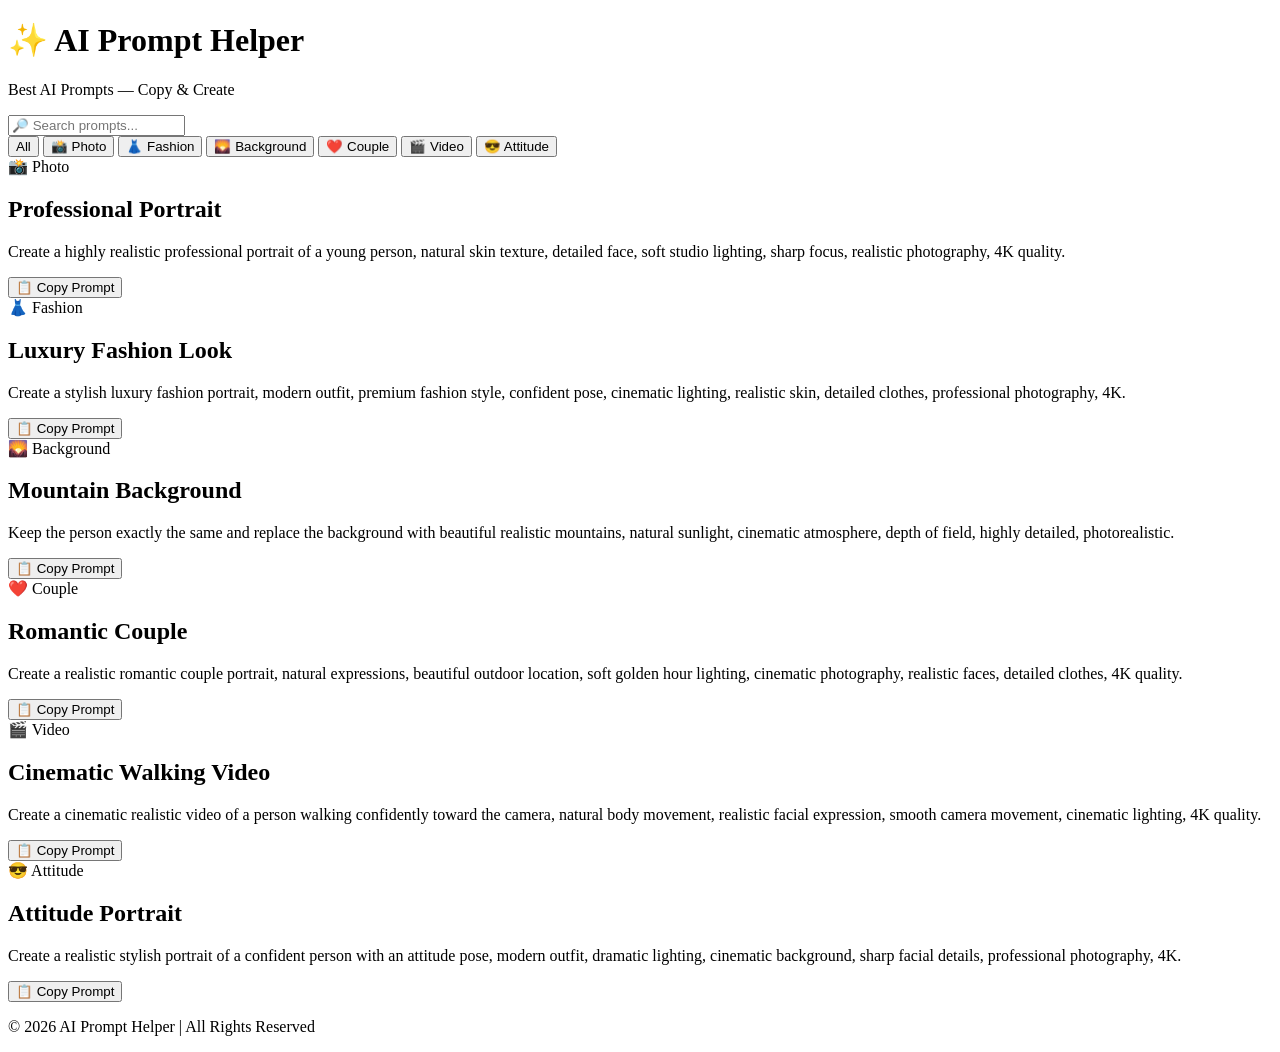
==== index.html @ 049ded70 "Add index.html for AI Prompt Helper application" ====
<!DOCTYPE html>
<html lang="en">
<head>
  <meta charset="UTF-8">
  <meta name="viewport" content="width=device-width, initial-scale=1.0">
  <title>AI Prompt Helper - Best AI Prompts</title>
  <meta name="description" content="Find and copy the best AI photo, fashion, background, couple and video prompts.">
  <link rel="stylesheet" href="style.css">
</head>

<body>

<header>
  <h1>✨ AI Prompt Helper</h1>
  <p>Best AI Prompts — Copy & Create</p>
</header>

<main>

  <div class="search-box">
    <input type="text" id="searchInput" placeholder="🔎 Search prompts...">
  </div>

  <div class="categories">
    <button onclick="filterPrompts('All')">All</button>
    <button onclick="filterPrompts('Photo')">📸 Photo</button>
    <button onclick="filterPrompts('Fashion')">👗 Fashion</button>
    <button onclick="filterPrompts('Background')">🌄 Background</button>
    <button onclick="filterPrompts('Couple')">❤️ Couple</button>
    <button onclick="filterPrompts('Video')">🎬 Video</button>
    <button onclick="filterPrompts('Attitude')">😎 Attitude</button>
  </div>

  <section id="promptContainer">

    <div class="prompt-card" data-category="Photo">
      <span>📸 Photo</span>
      <h2>Professional Portrait</h2>
      <p class="prompt">
        Create a highly realistic professional portrait of a young person, natural skin texture, detailed face, soft studio lighting, sharp focus, realistic photography, 4K quality.
      </p>
      <button onclick="copyPrompt(this)">📋 Copy Prompt</button>
    </div>

    <div class="prompt-card" data-category="Fashion">
      <span>👗 Fashion</span>
      <h2>Luxury Fashion Look</h2>
      <p class="prompt">
        Create a stylish luxury fashion portrait, modern outfit, premium fashion style, confident pose, cinematic lighting, realistic skin, detailed clothes, professional photography, 4K.
      </p>
      <button onclick="copyPrompt(this)">📋 Copy Prompt</button>
    </div>

    <div class="prompt-card" data-category="Background">
      <span>🌄 Background</span>
      <h2>Mountain Background</h2>
      <p class="prompt">
        Keep the person exactly the same and replace the background with beautiful realistic mountains, natural sunlight, cinematic atmosphere, depth of field, highly detailed, photorealistic.
      </p>
      <button onclick="copyPrompt(this)">📋 Copy Prompt</button>
    </div>

    <div class="prompt-card" data-category="Couple">
      <span>❤️ Couple</span>
      <h2>Romantic Couple</h2>
      <p class="prompt">
        Create a realistic romantic couple portrait, natural expressions, beautiful outdoor location, soft golden hour lighting, cinematic photography, realistic faces, detailed clothes, 4K quality.
      </p>
      <button onclick="copyPrompt(this)">📋 Copy Prompt</button>
    </div>

    <div class="prompt-card" data-category="Video">
      <span>🎬 Video</span>
      <h2>Cinematic Walking Video</h2>
      <p class="prompt">
        Create a cinematic realistic video of a person walking confidently toward the camera, natural body movement, realistic facial expression, smooth camera movement, cinematic lighting, 4K quality.
      </p>
      <button onclick="copyPrompt(this)">📋 Copy Prompt</button>
    </div>

    <div class="prompt-card" data-category="Attitude">
      <span>😎 Attitude</span>
      <h2>Attitude Portrait</h2>
      <p class="prompt">
        Create a realistic stylish portrait of a confident person with an attitude pose, modern outfit, dramatic lighting, cinematic background, sharp facial details, professional photography, 4K.
      </p>
      <button onclick="copyPrompt(this)">📋 Copy Prompt</button>
    </div>

  </section>

</main>

<footer>
  <p>© 2026 AI Prompt Helper | All Rights Reserved</p>
</footer>

<script src="app.js"></script>

</body>
</html>
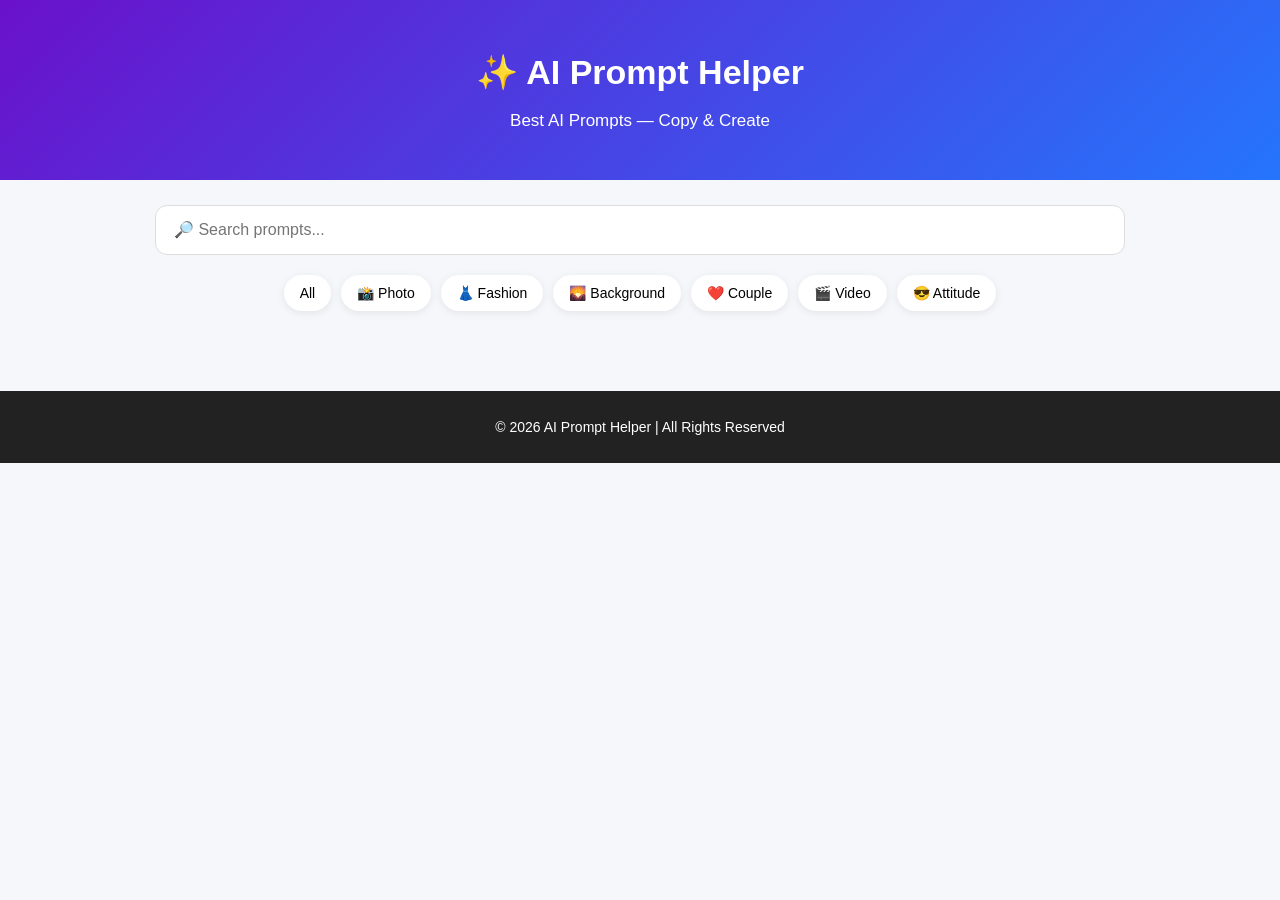
==== commit 28a6402f: "Remove prompt cards from index.html Removed multiple prompt cards from the prompt container section " ====
--- a/index.html
+++ b/index.html
@@ -31,63 +31,7 @@
     <button onclick="filterPrompts('Attitude')">😎 Attitude</button>
   </div>
 
-  <section id="promptContainer">
-
-    <div class="prompt-card" data-category="Photo">
-      <span>📸 Photo</span>
-      <h2>Professional Portrait</h2>
-      <p class="prompt">
-        Create a highly realistic professional portrait of a young person, natural skin texture, detailed face, soft studio lighting, sharp focus, realistic photography, 4K quality.
-      </p>
-      <button onclick="copyPrompt(this)">📋 Copy Prompt</button>
-    </div>
-
-    <div class="prompt-card" data-category="Fashion">
-      <span>👗 Fashion</span>
-      <h2>Luxury Fashion Look</h2>
-      <p class="prompt">
-        Create a stylish luxury fashion portrait, modern outfit, premium fashion style, confident pose, cinematic lighting, realistic skin, detailed clothes, professional photography, 4K.
-      </p>
-      <button onclick="copyPrompt(this)">📋 Copy Prompt</button>
-    </div>
-
-    <div class="prompt-card" data-category="Background">
-      <span>🌄 Background</span>
-      <h2>Mountain Background</h2>
-      <p class="prompt">
-        Keep the person exactly the same and replace the background with beautiful realistic mountains, natural sunlight, cinematic atmosphere, depth of field, highly detailed, photorealistic.
-      </p>
-      <button onclick="copyPrompt(this)">📋 Copy Prompt</button>
-    </div>
-
-    <div class="prompt-card" data-category="Couple">
-      <span>❤️ Couple</span>
-      <h2>Romantic Couple</h2>
-      <p class="prompt">
-        Create a realistic romantic couple portrait, natural expressions, beautiful outdoor location, soft golden hour lighting, cinematic photography, realistic faces, detailed clothes, 4K quality.
-      </p>
-      <button onclick="copyPrompt(this)">📋 Copy Prompt</button>
-    </div>
-
-    <div class="prompt-card" data-category="Video">
-      <span>🎬 Video</span>
-      <h2>Cinematic Walking Video</h2>
-      <p class="prompt">
-        Create a cinematic realistic video of a person walking confidently toward the camera, natural body movement, realistic facial expression, smooth camera movement, cinematic lighting, 4K quality.
-      </p>
-      <button onclick="copyPrompt(this)">📋 Copy Prompt</button>
-    </div>
-
-    <div class="prompt-card" data-category="Attitude">
-      <span>😎 Attitude</span>
-      <h2>Attitude Portrait</h2>
-      <p class="prompt">
-        Create a realistic stylish portrait of a confident person with an attitude pose, modern outfit, dramatic lighting, cinematic background, sharp facial details, professional photography, 4K.
-      </p>
-      <button onclick="copyPrompt(this)">📋 Copy Prompt</button>
-    </div>
-
-  </section>
+  <section id="promptContainer"></section>
 
 </main>
 
--- a/style.css
+++ b/style.css
@@ -0,0 +1,146 @@
+* {
+  box-sizing: border-box;
+  margin: 0;
+  padding: 0;
+}
+
+body {
+  font-family: Arial, sans-serif;
+  background: #f5f7fb;
+  color: #222;
+  line-height: 1.6;
+}
+
+header {
+  background: linear-gradient(135deg, #6a11cb, #2575fc);
+  color: white;
+  text-align: center;
+  padding: 45px 20px;
+}
+
+header h1 {
+  font-size: 34px;
+  margin-bottom: 8px;
+}
+
+header p {
+  font-size: 17px;
+}
+
+main {
+  max-width: 1000px;
+  margin: auto;
+  padding: 25px 15px;
+}
+
+.search-box {
+  margin-bottom: 20px;
+}
+
+.search-box input {
+  width: 100%;
+  padding: 15px 18px;
+  border: 1px solid #ddd;
+  border-radius: 12px;
+  font-size: 16px;
+  outline: none;
+}
+
+.search-box input:focus {
+  border-color: #6a11cb;
+}
+
+.categories {
+  display: flex;
+  flex-wrap: wrap;
+  gap: 10px;
+  margin-bottom: 25px;
+  justify-content: center;
+}
+
+.categories button {
+  border: none;
+  background: white;
+  padding: 10px 16px;
+  border-radius: 20px;
+  cursor: pointer;
+  font-size: 14px;
+  box-shadow: 0 2px 8px rgba(0,0,0,0.08);
+}
+
+.categories button:hover {
+  background: #6a11cb;
+  color: white;
+}
+
+#promptContainer {
+  display: grid;
+  grid-template-columns: repeat(2, 1fr);
+  gap: 20px;
+}
+
+.prompt-card {
+  background: white;
+  padding: 22px;
+  border-radius: 16px;
+  box-shadow: 0 4px 15px rgba(0,0,0,0.08);
+}
+
+.prompt-card span {
+  display: inline-block;
+  background: #f0eaff;
+  color: #6a11cb;
+  padding: 5px 10px;
+  border-radius: 15px;
+  font-size: 13px;
+  margin-bottom: 10px;
+}
+
+.prompt-card h2 {
+  font-size: 21px;
+  margin-bottom: 10px;
+}
+
+.prompt {
+  color: #555;
+  font-size: 15px;
+  margin-bottom: 16px;
+}
+
+.prompt-card button {
+  border: none;
+  background: #6a11cb;
+  color: white;
+  padding: 11px 18px;
+  border-radius: 9px;
+  cursor: pointer;
+  font-size: 14px;
+}
+
+.prompt-card button:hover {
+  background: #4d0b9d;
+}
+
+footer {
+  text-align: center;
+  padding: 25px 15px;
+  margin-top: 30px;
+  background: #222;
+  color: white;
+  font-size: 14px;
+}
+
+@media (max-width: 700px) {
+  header h1 {
+    font-size: 27px;
+  }
+
+  #promptContainer {
+    grid-template-columns: 1fr;
+  }
+
+  .categories button {
+    font-size: 13px;
+    padding: 9px 13px;
+  }
+}
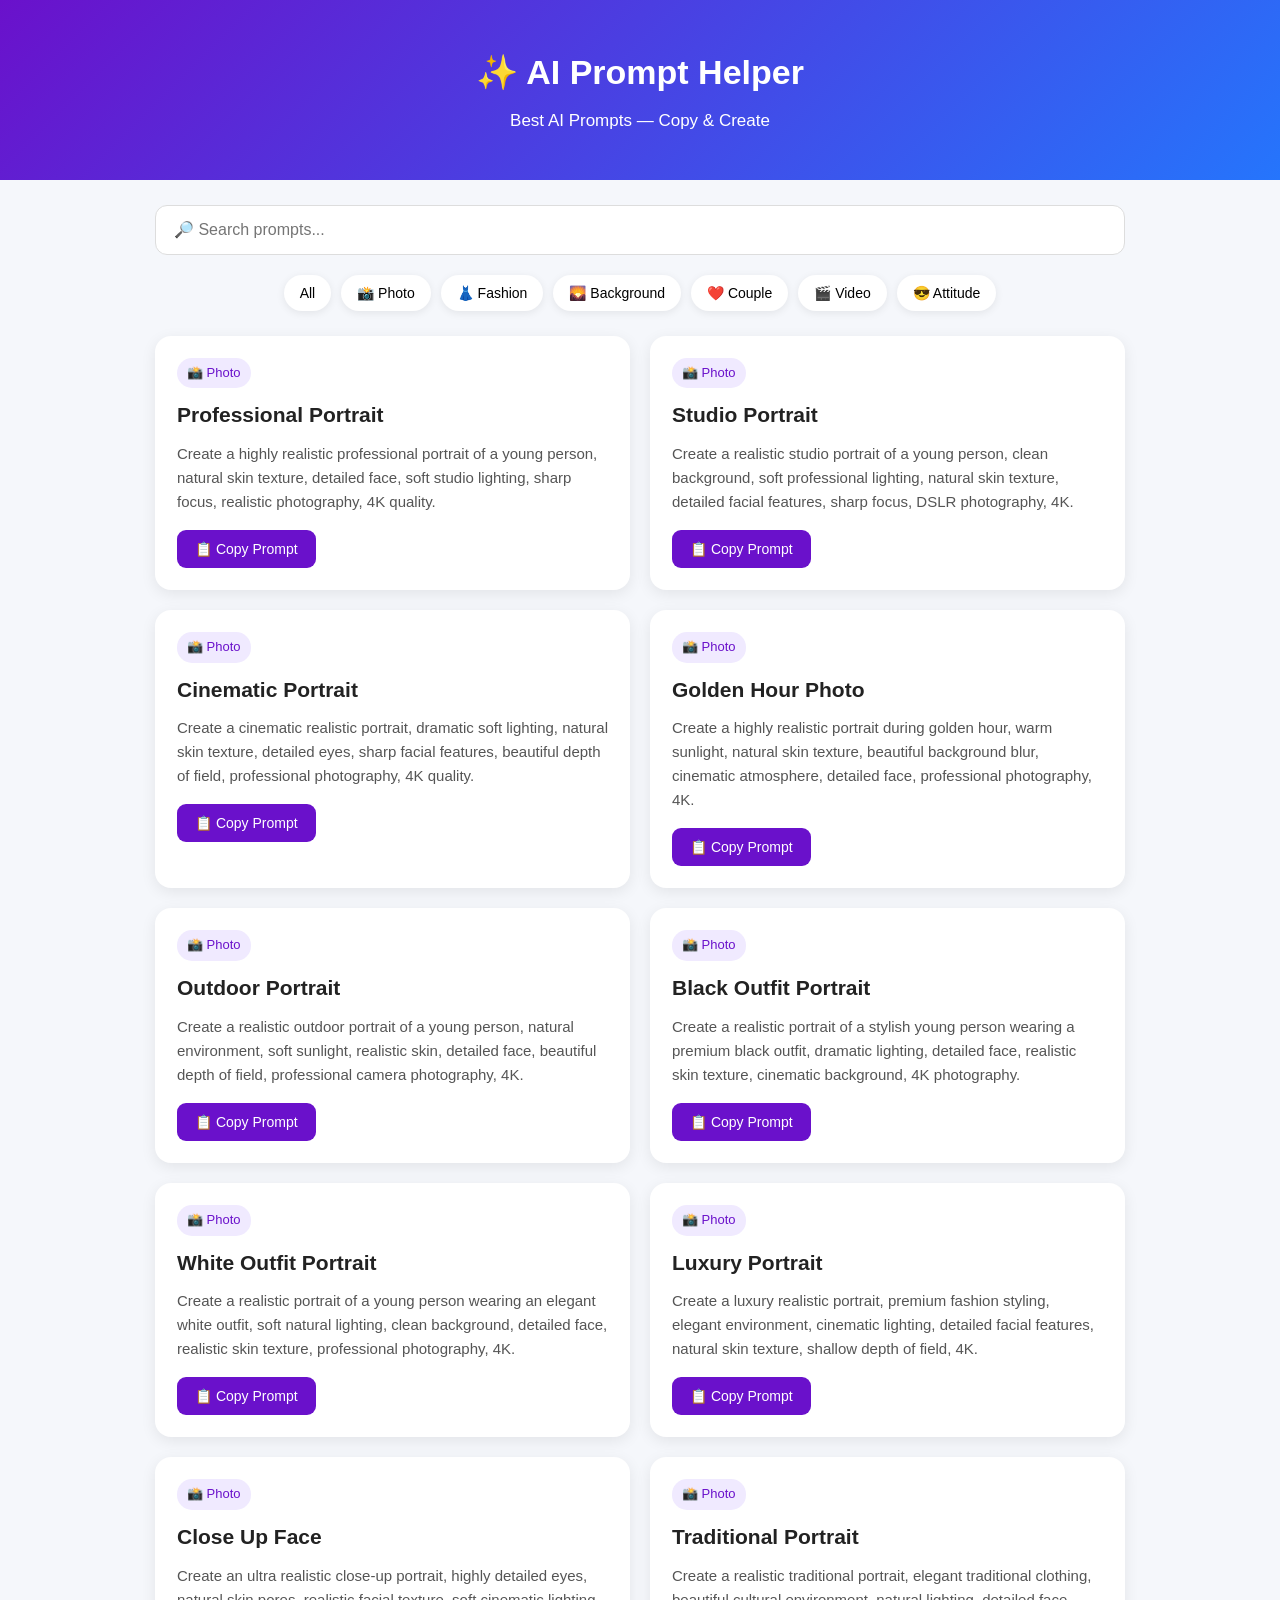
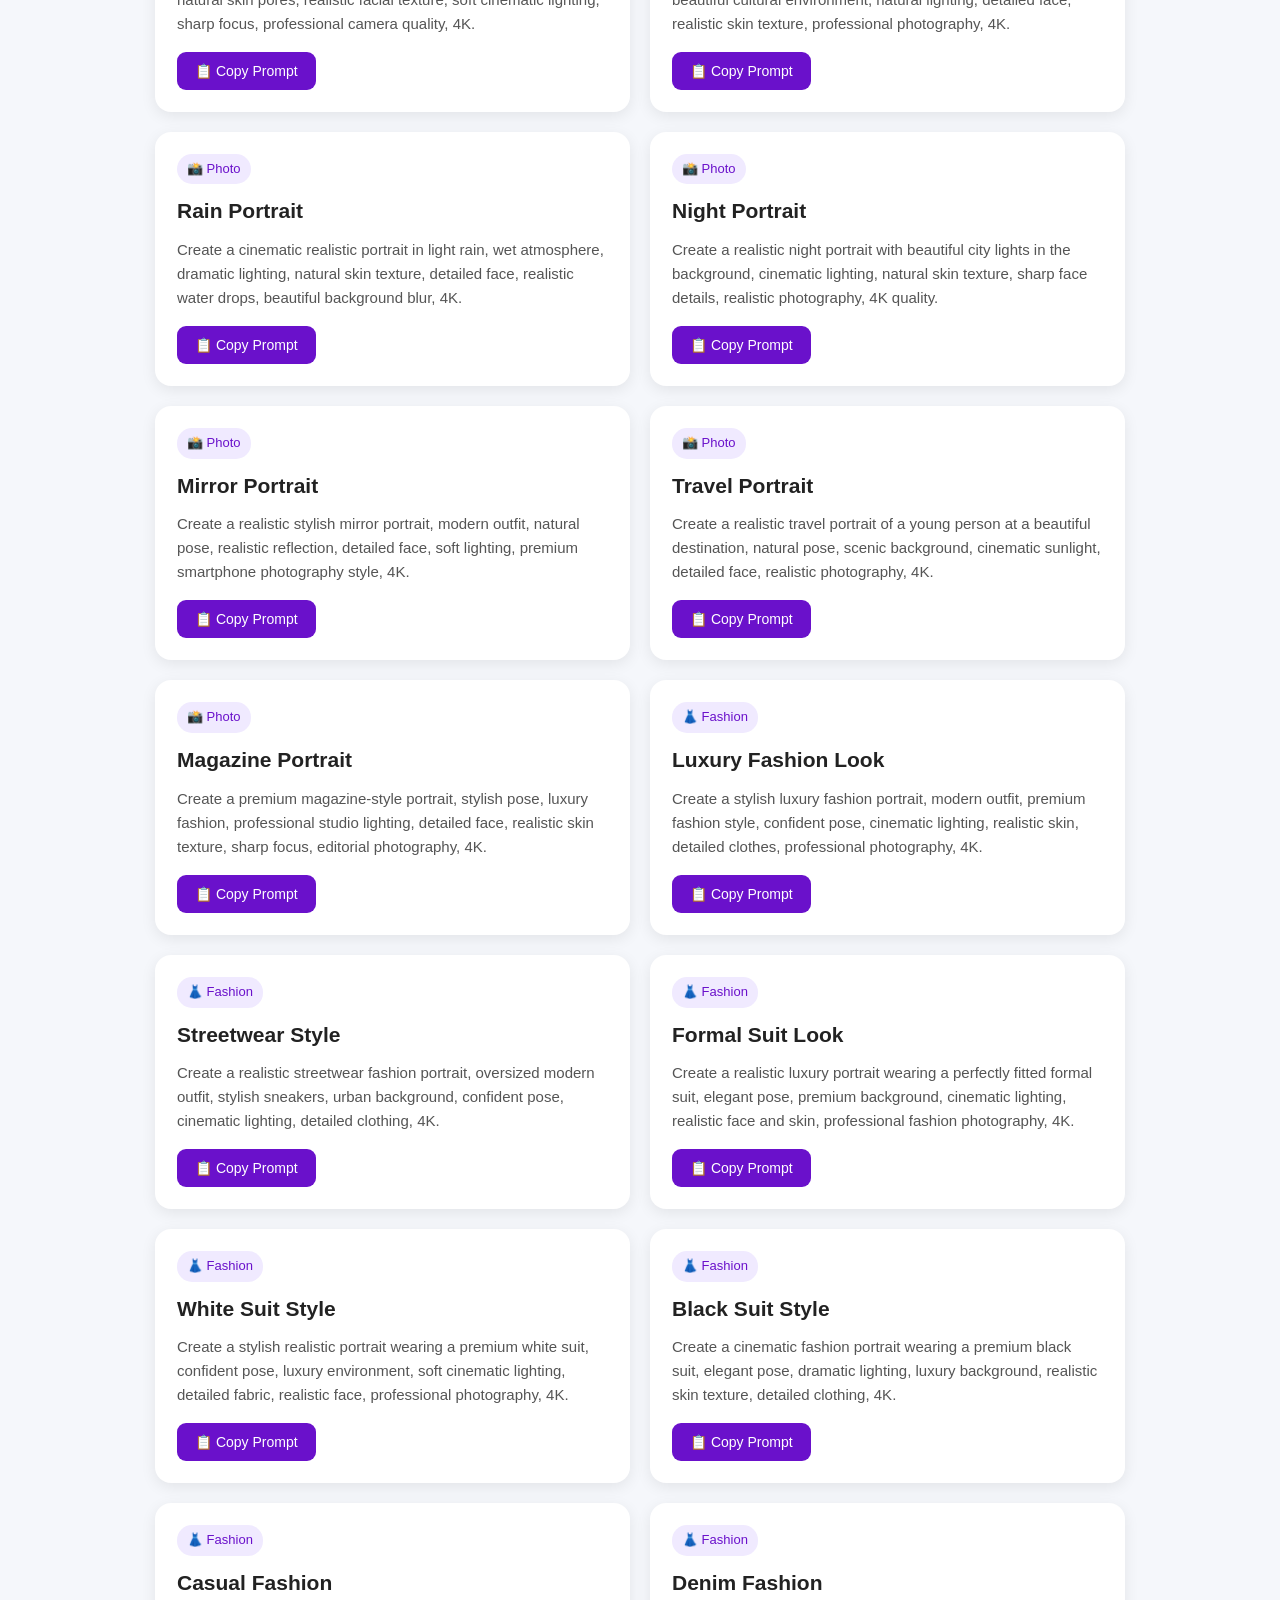
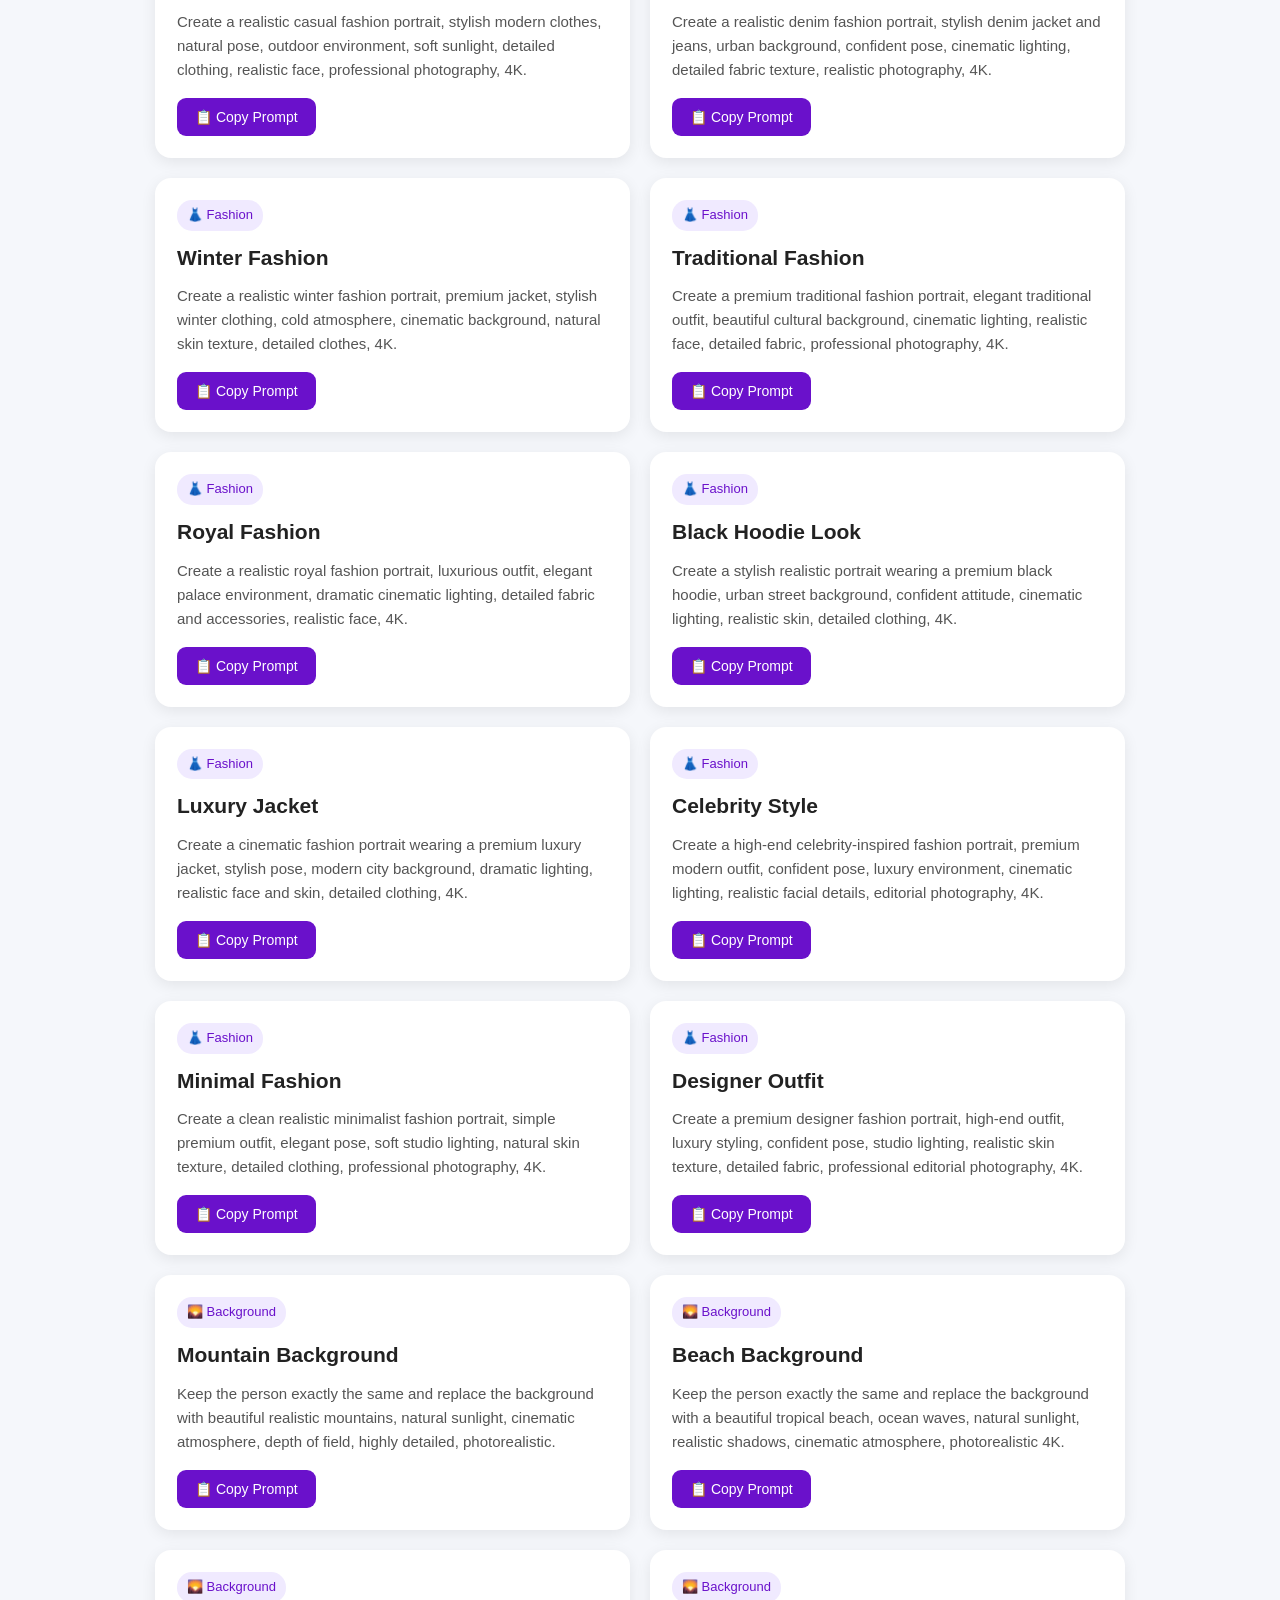
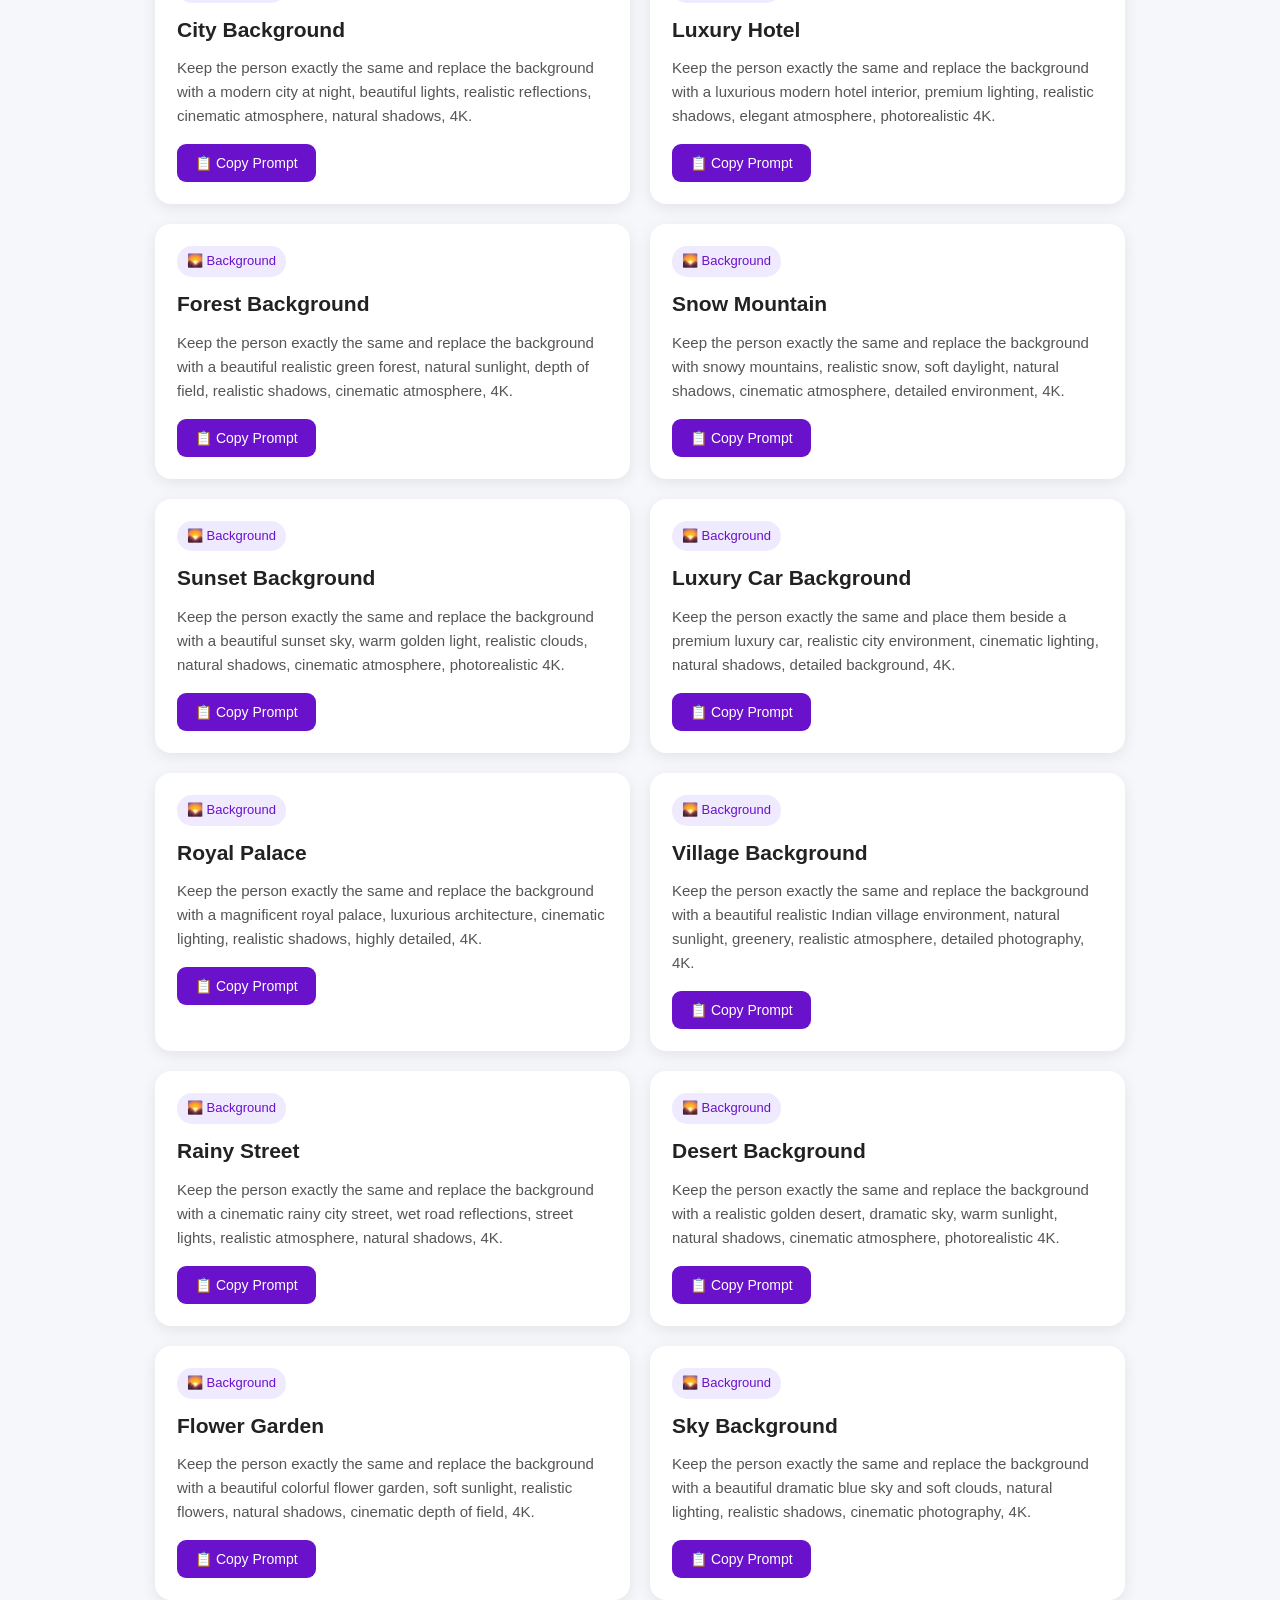
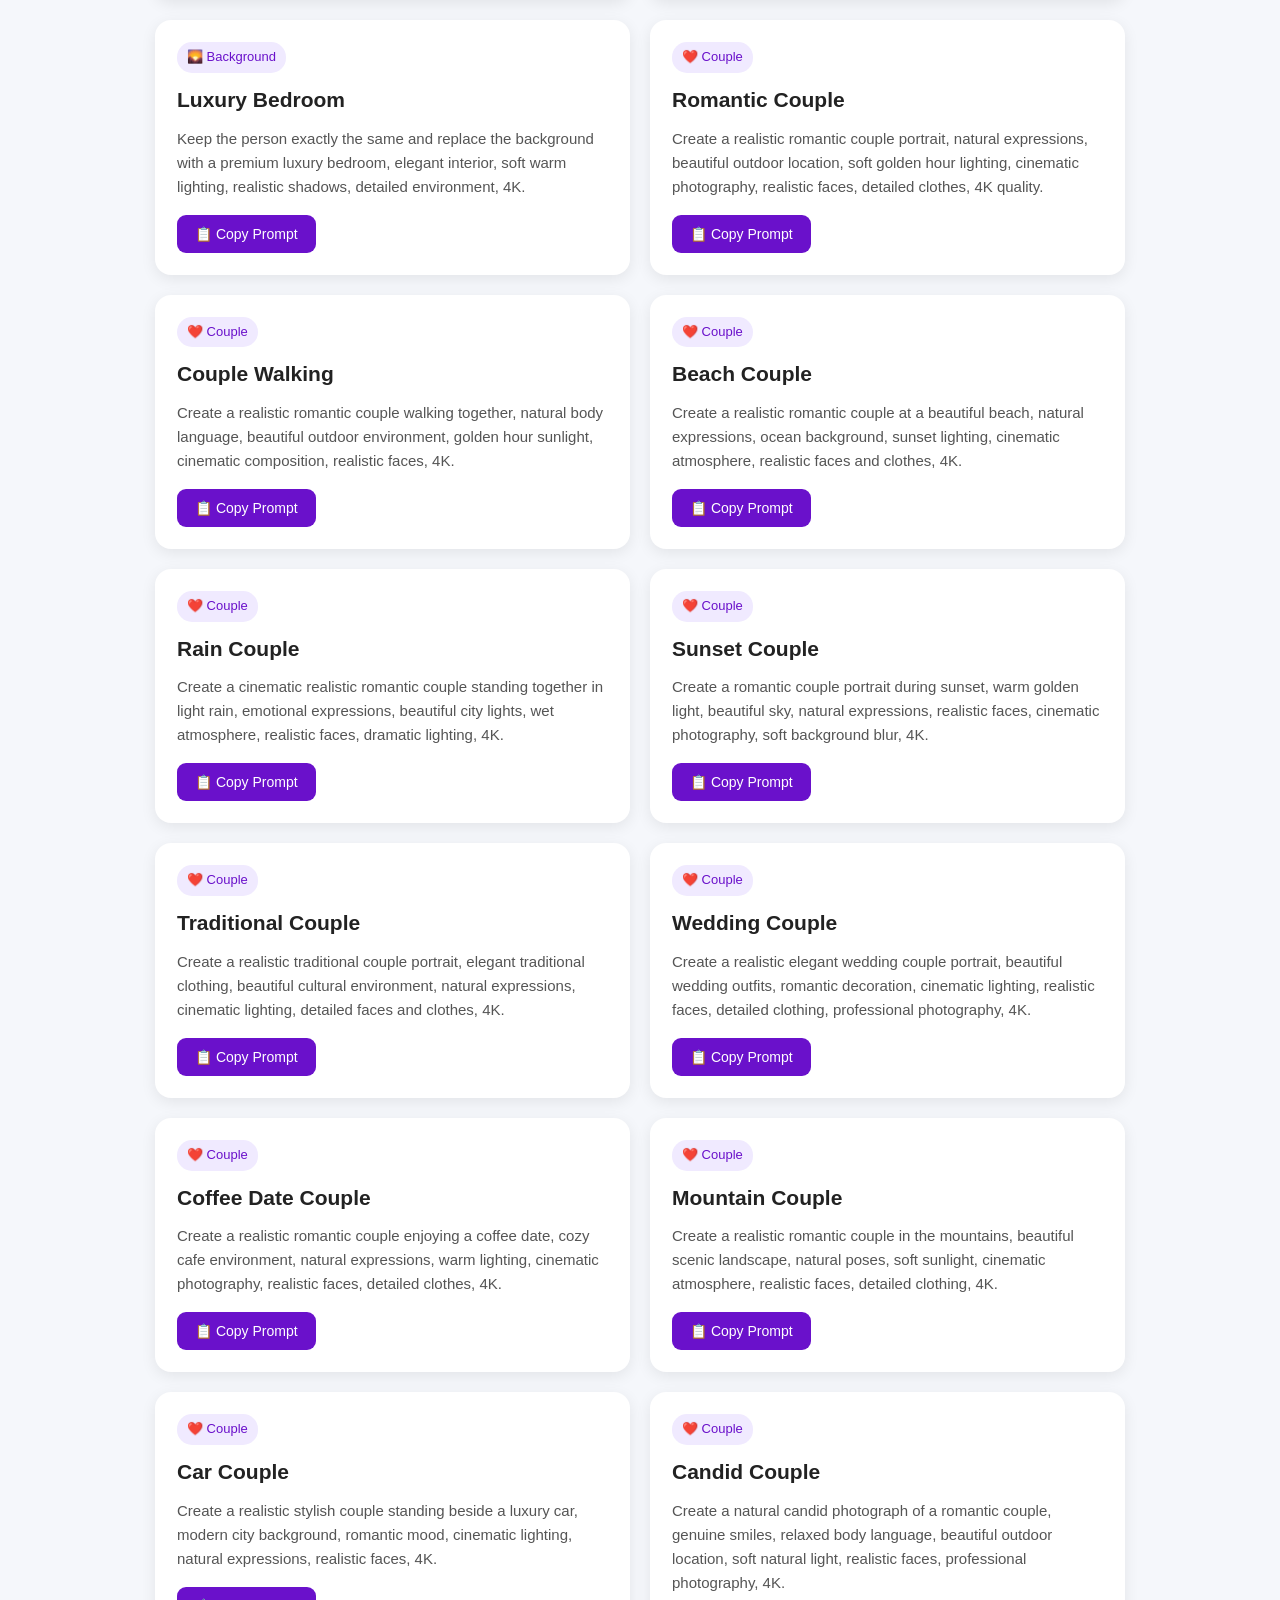
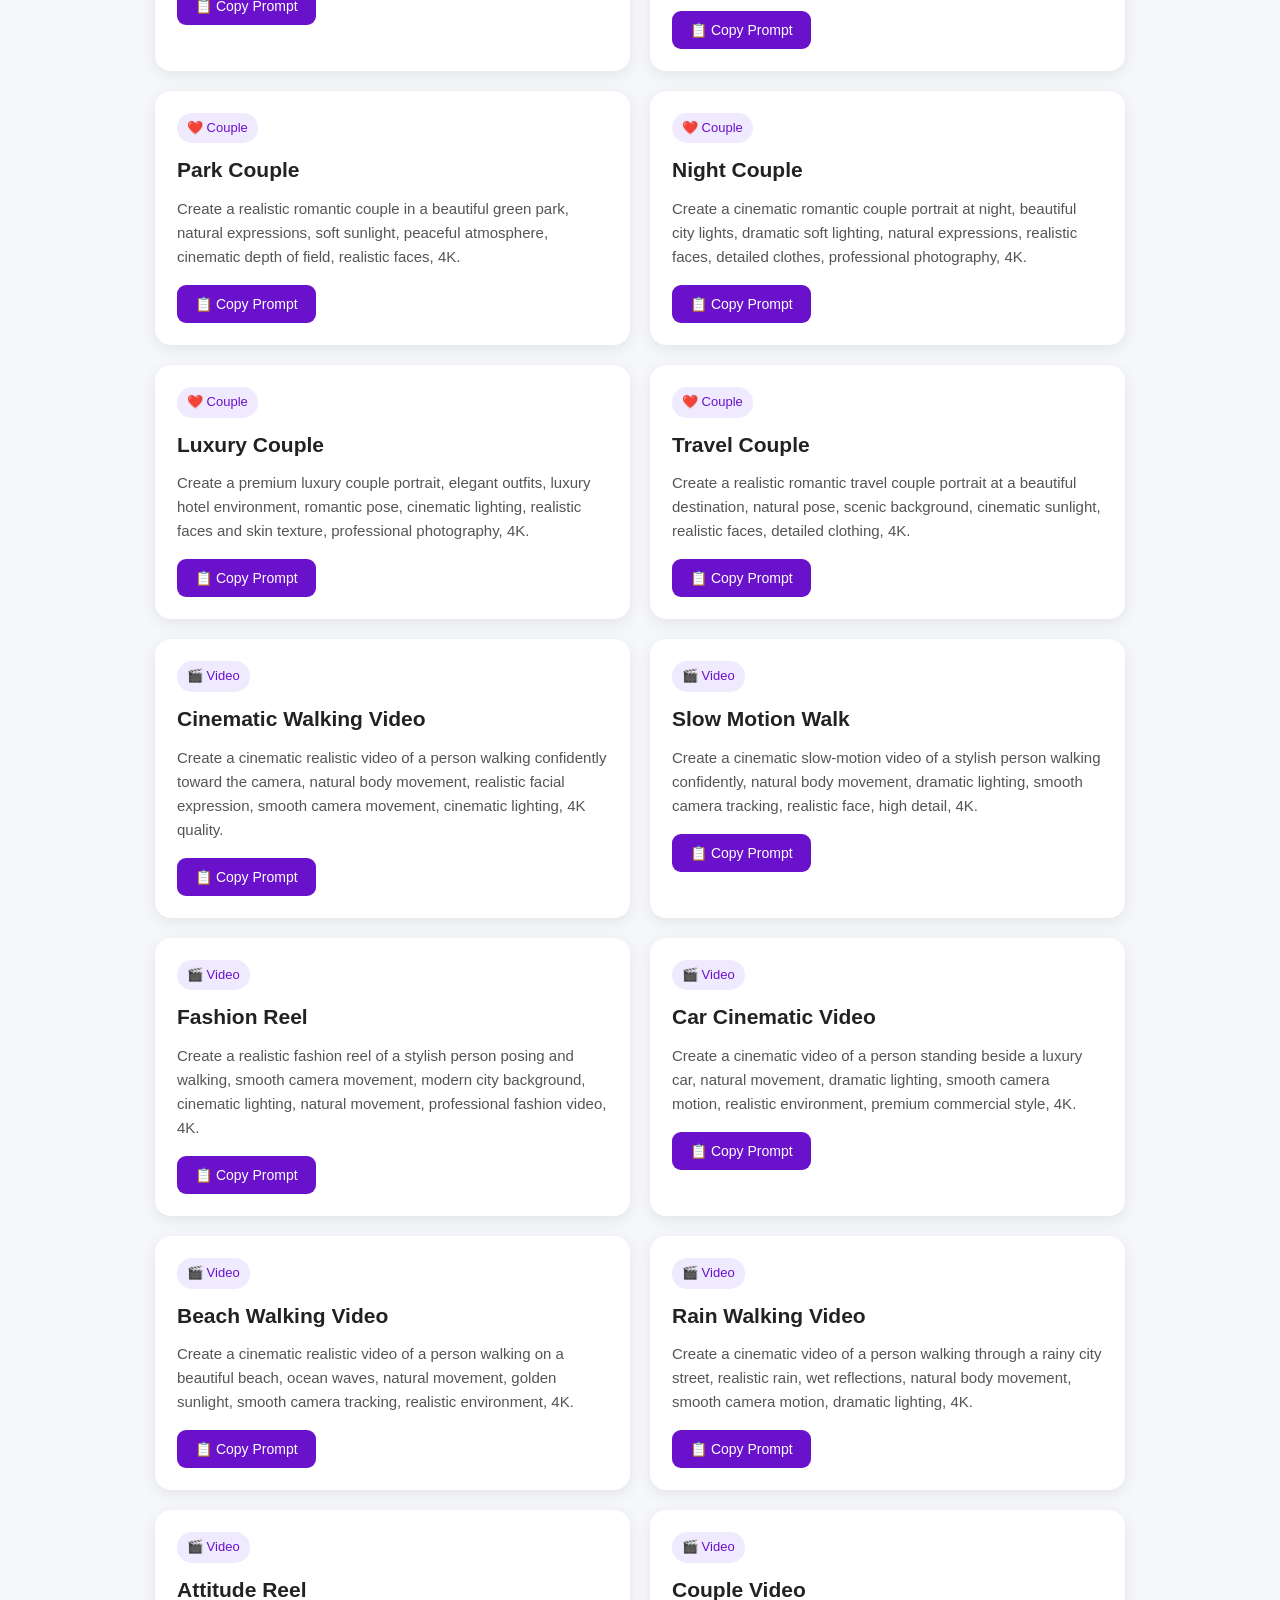
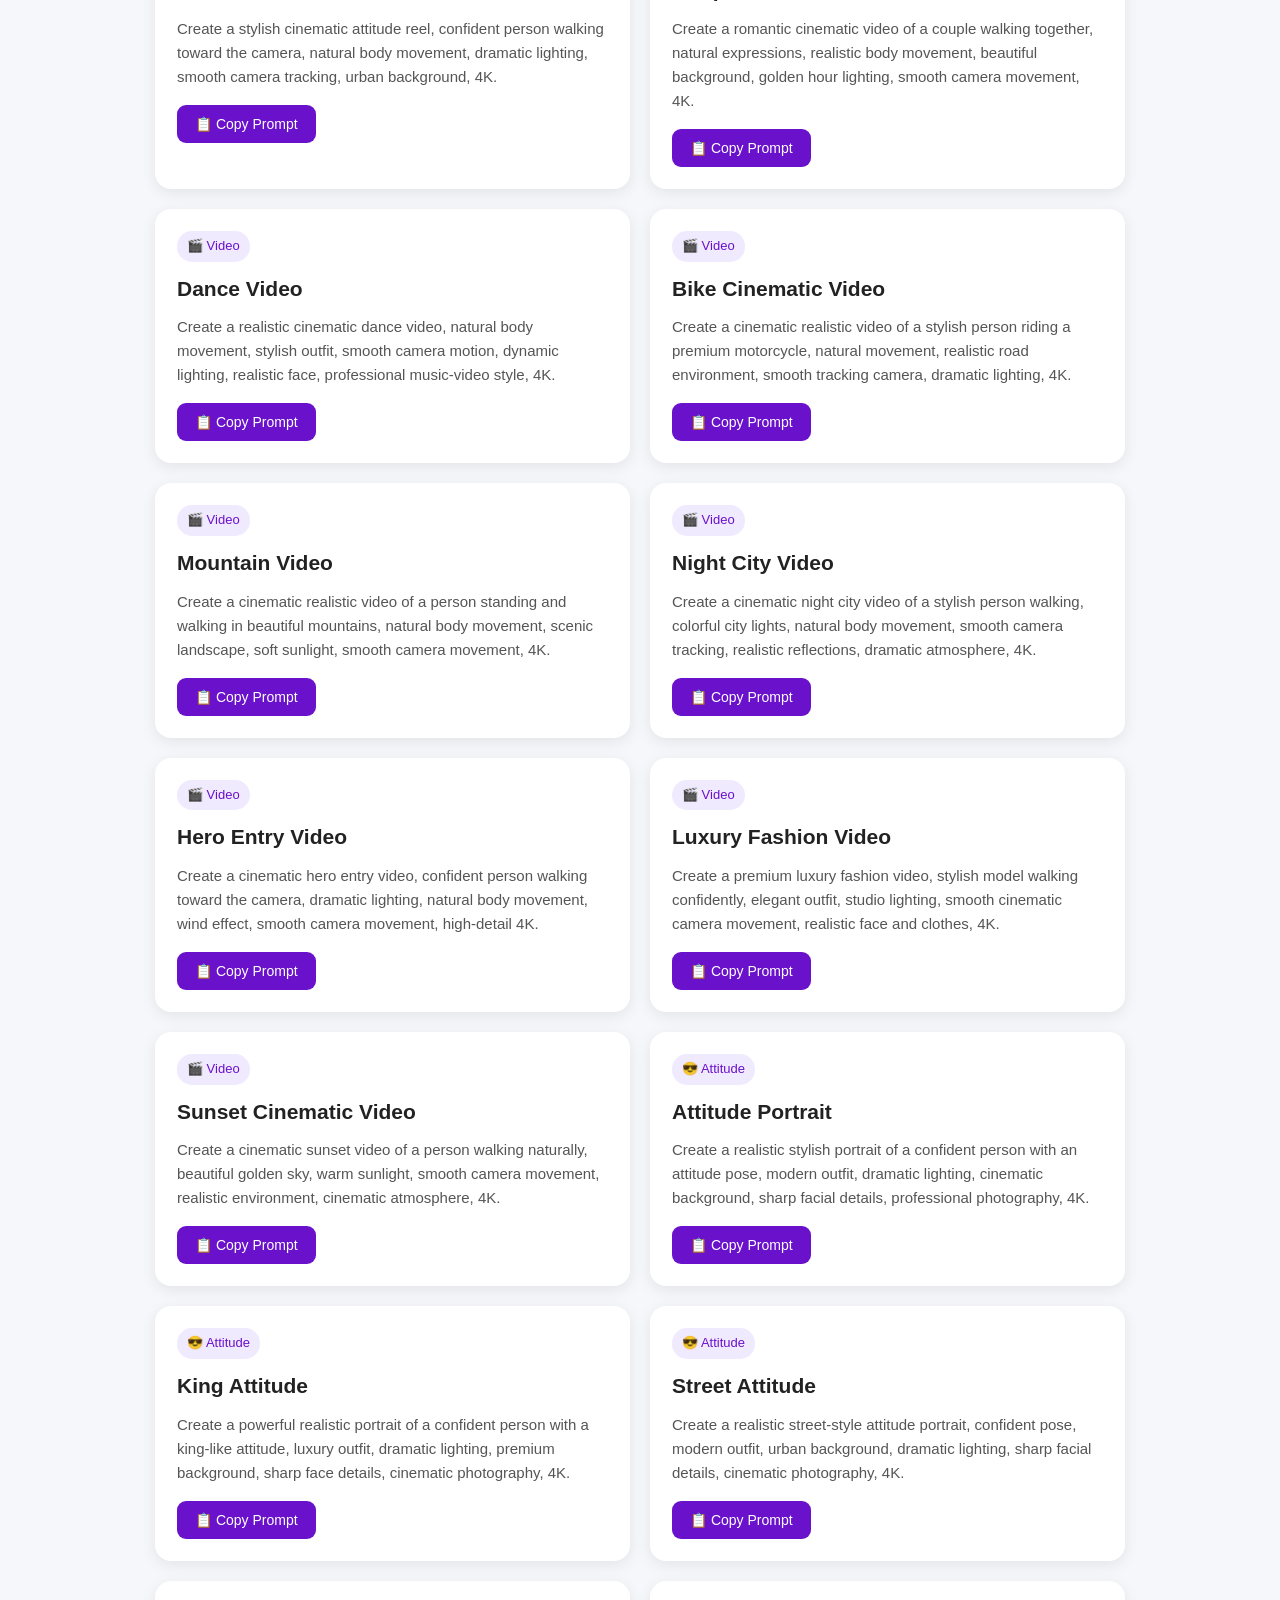
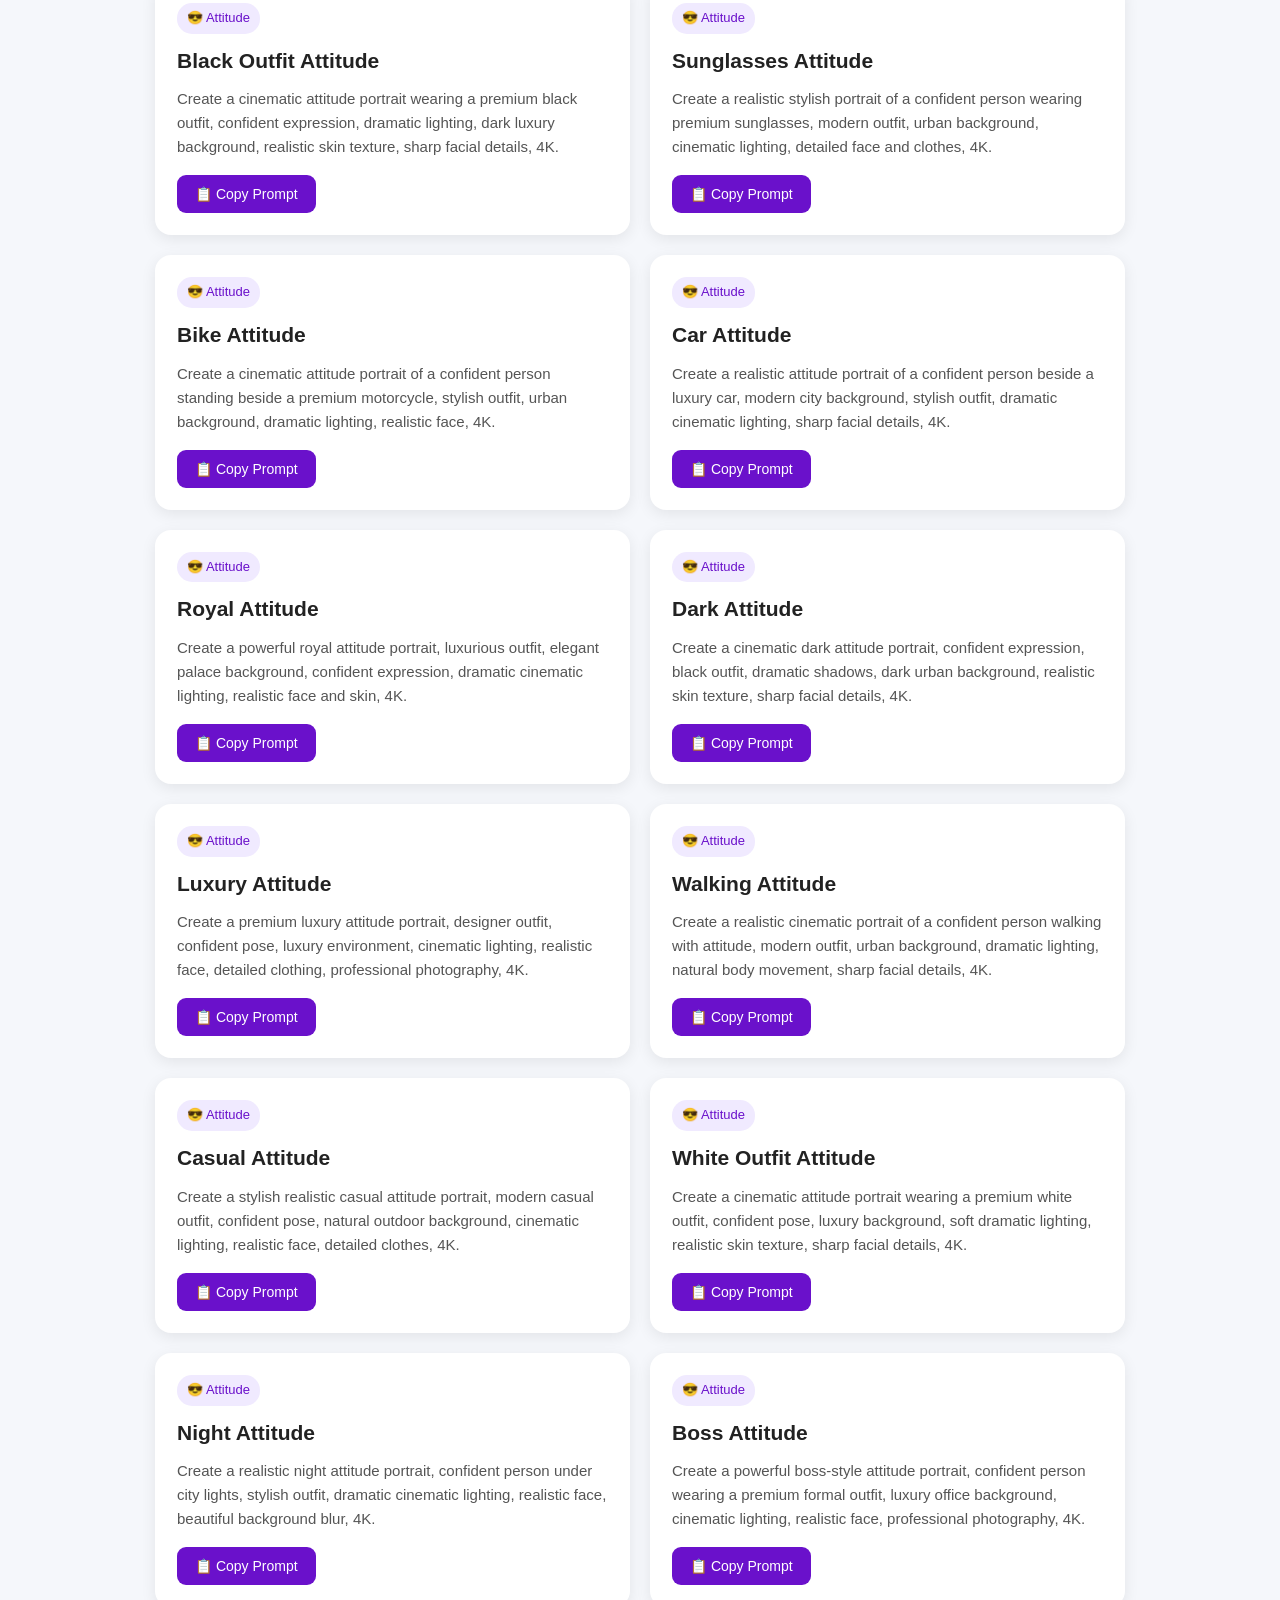
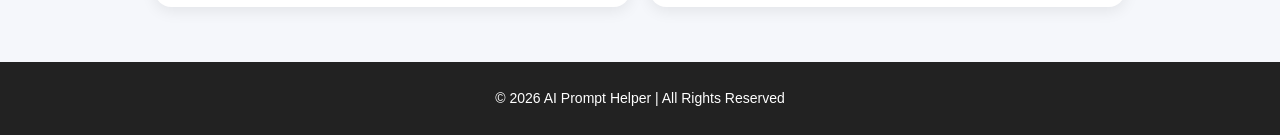
==== commit 8694bea8: "Improve SEO and social sharing metadata in index.html Updated the title and meta description for bet" ====
--- a/index.html
+++ b/index.html
@@ -3,8 +3,22 @@
 <head>
   <meta charset="UTF-8">
   <meta name="viewport" content="width=device-width, initial-scale=1.0">
-  <title>AI Prompt Helper - Best AI Prompts</title>
-  <meta name="description" content="Find and copy the best AI photo, fashion, background, couple and video prompts.">
+
+  <title>AI Prompt Helper – Best AI Photo, Fashion & Video Prompts</title>
+
+  <meta name="description" content="AI Prompt Helper offers ready-to-copy AI prompts for photo editing, fashion, backgrounds, couples, videos and attitude images. Find the perfect AI prompt and create amazing images.">
+
+  <meta name="keywords" content="AI prompts, AI prompt helper, AI photo prompts, AI image prompts, AI fashion prompts, AI background prompts, AI couple prompts, AI video prompts, AI attitude prompts, photo editing prompts">
+
+  <meta name="robots" content="index, follow">
+
+  <link rel="canonical" href="https://subi85khan.github.io/AI-Prompt-Helper/">
+
+  <meta property="og:title" content="AI Prompt Helper – Best AI Prompts">
+  <meta property="og:description" content="Find and copy ready-to-use AI prompts for photos, fashion, backgrounds, couples, videos and more.">
+  <meta property="og:url" content="https://subi85khan.github.io/AI-Prompt-Helper/">
+  <meta property="og:type" content="website">
+
   <link rel="stylesheet" href="style.css">
 </head>
 
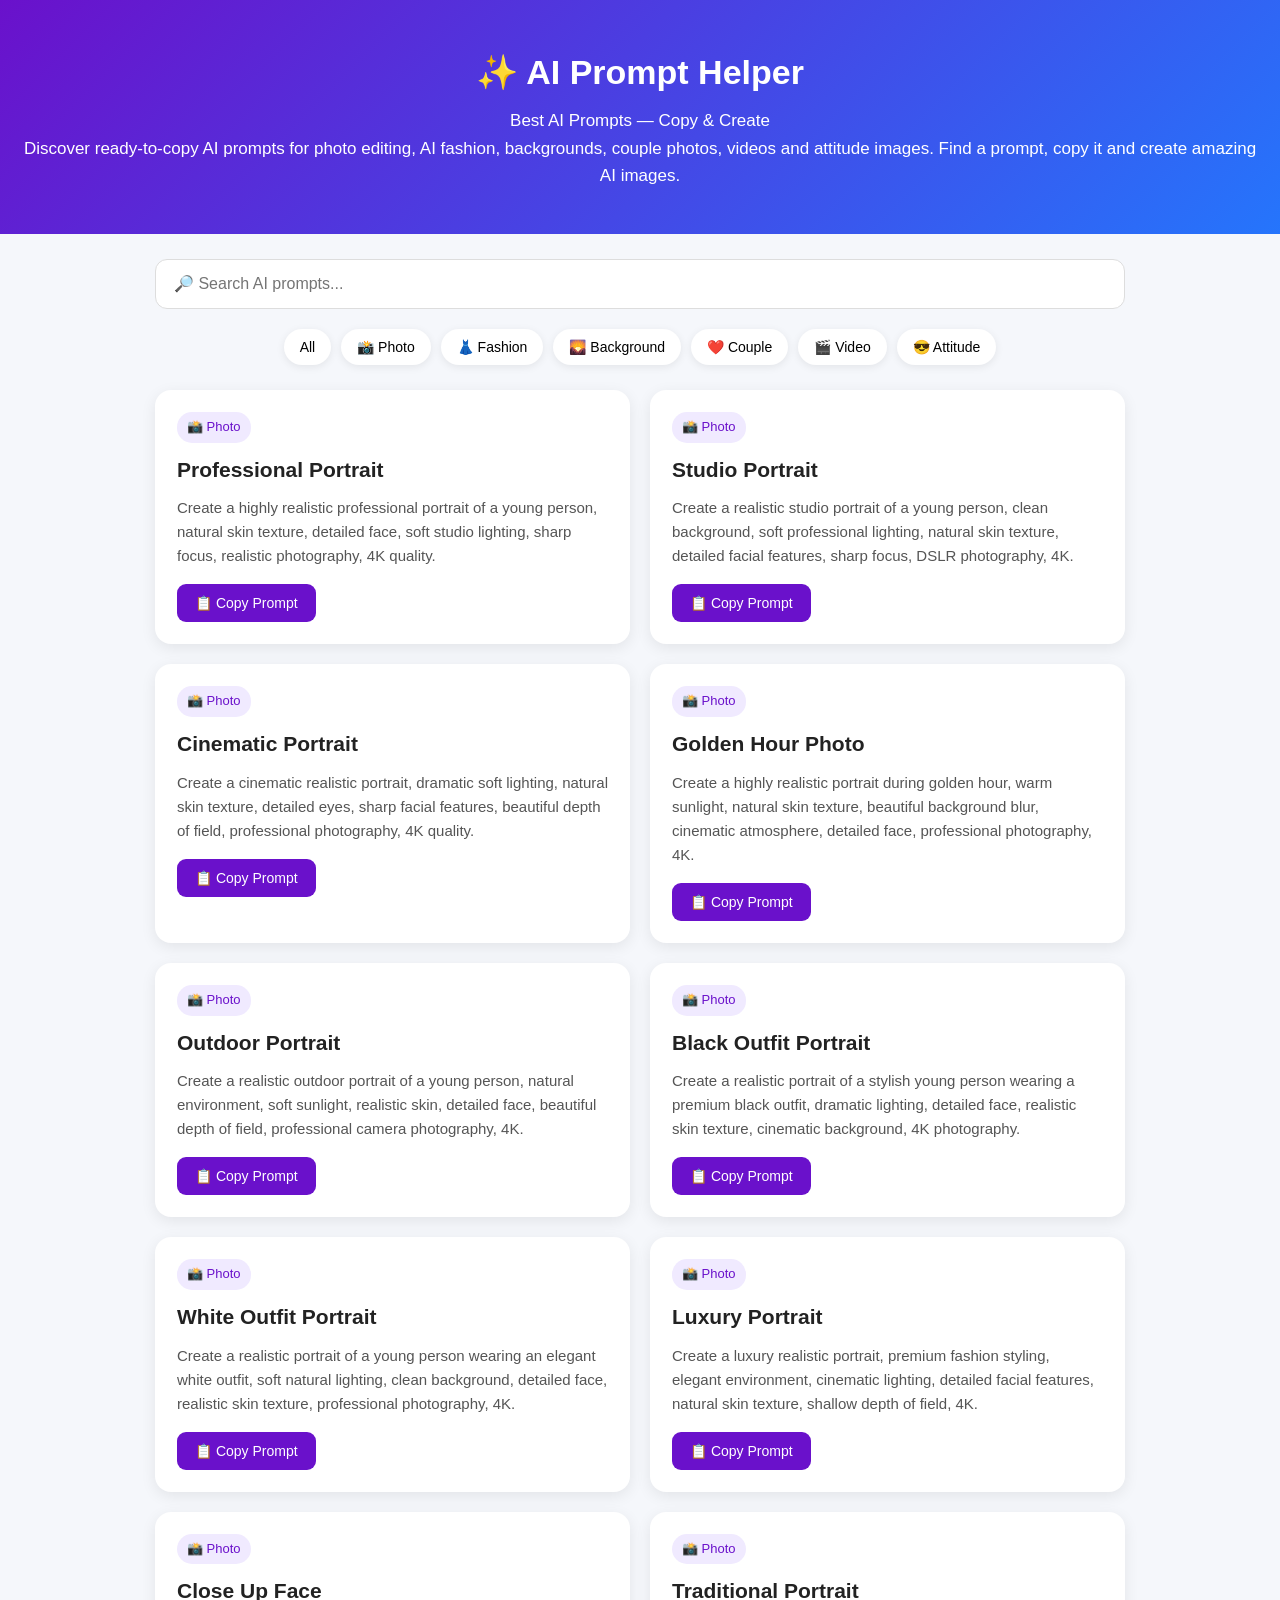
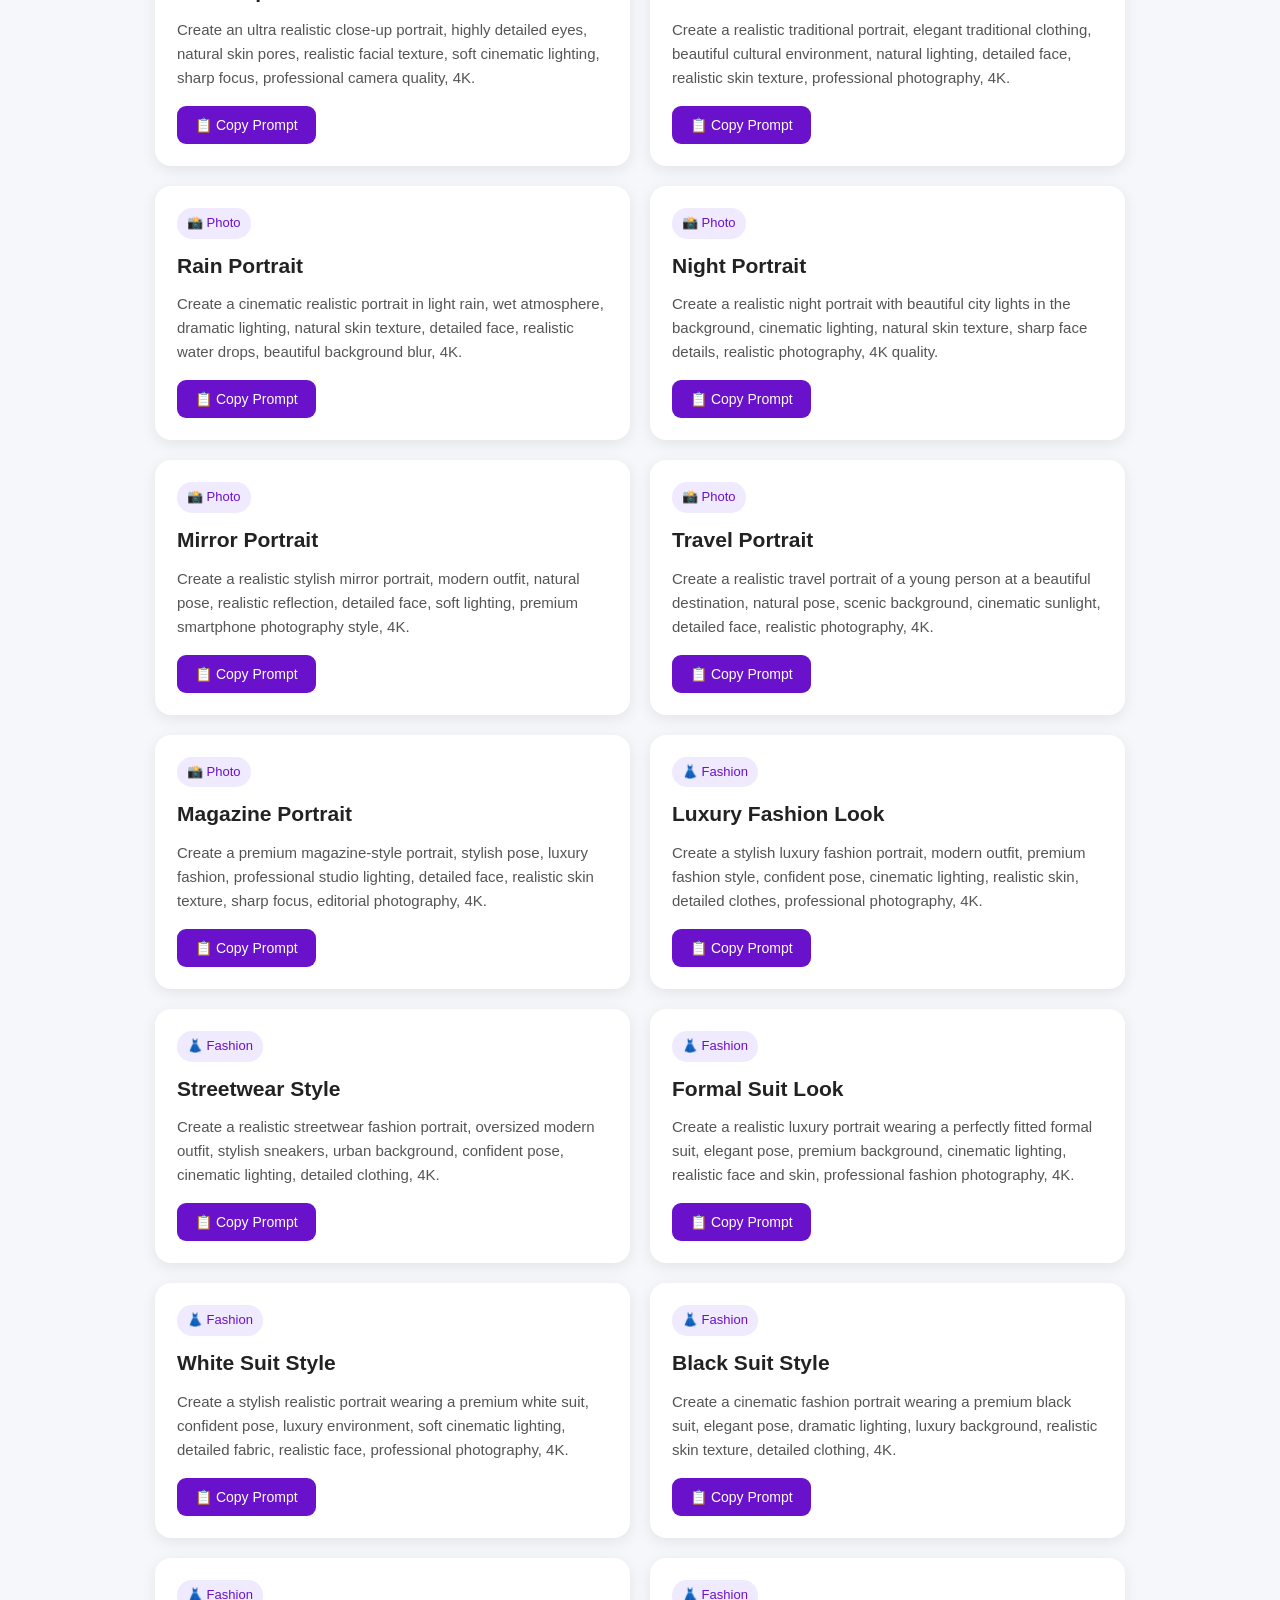
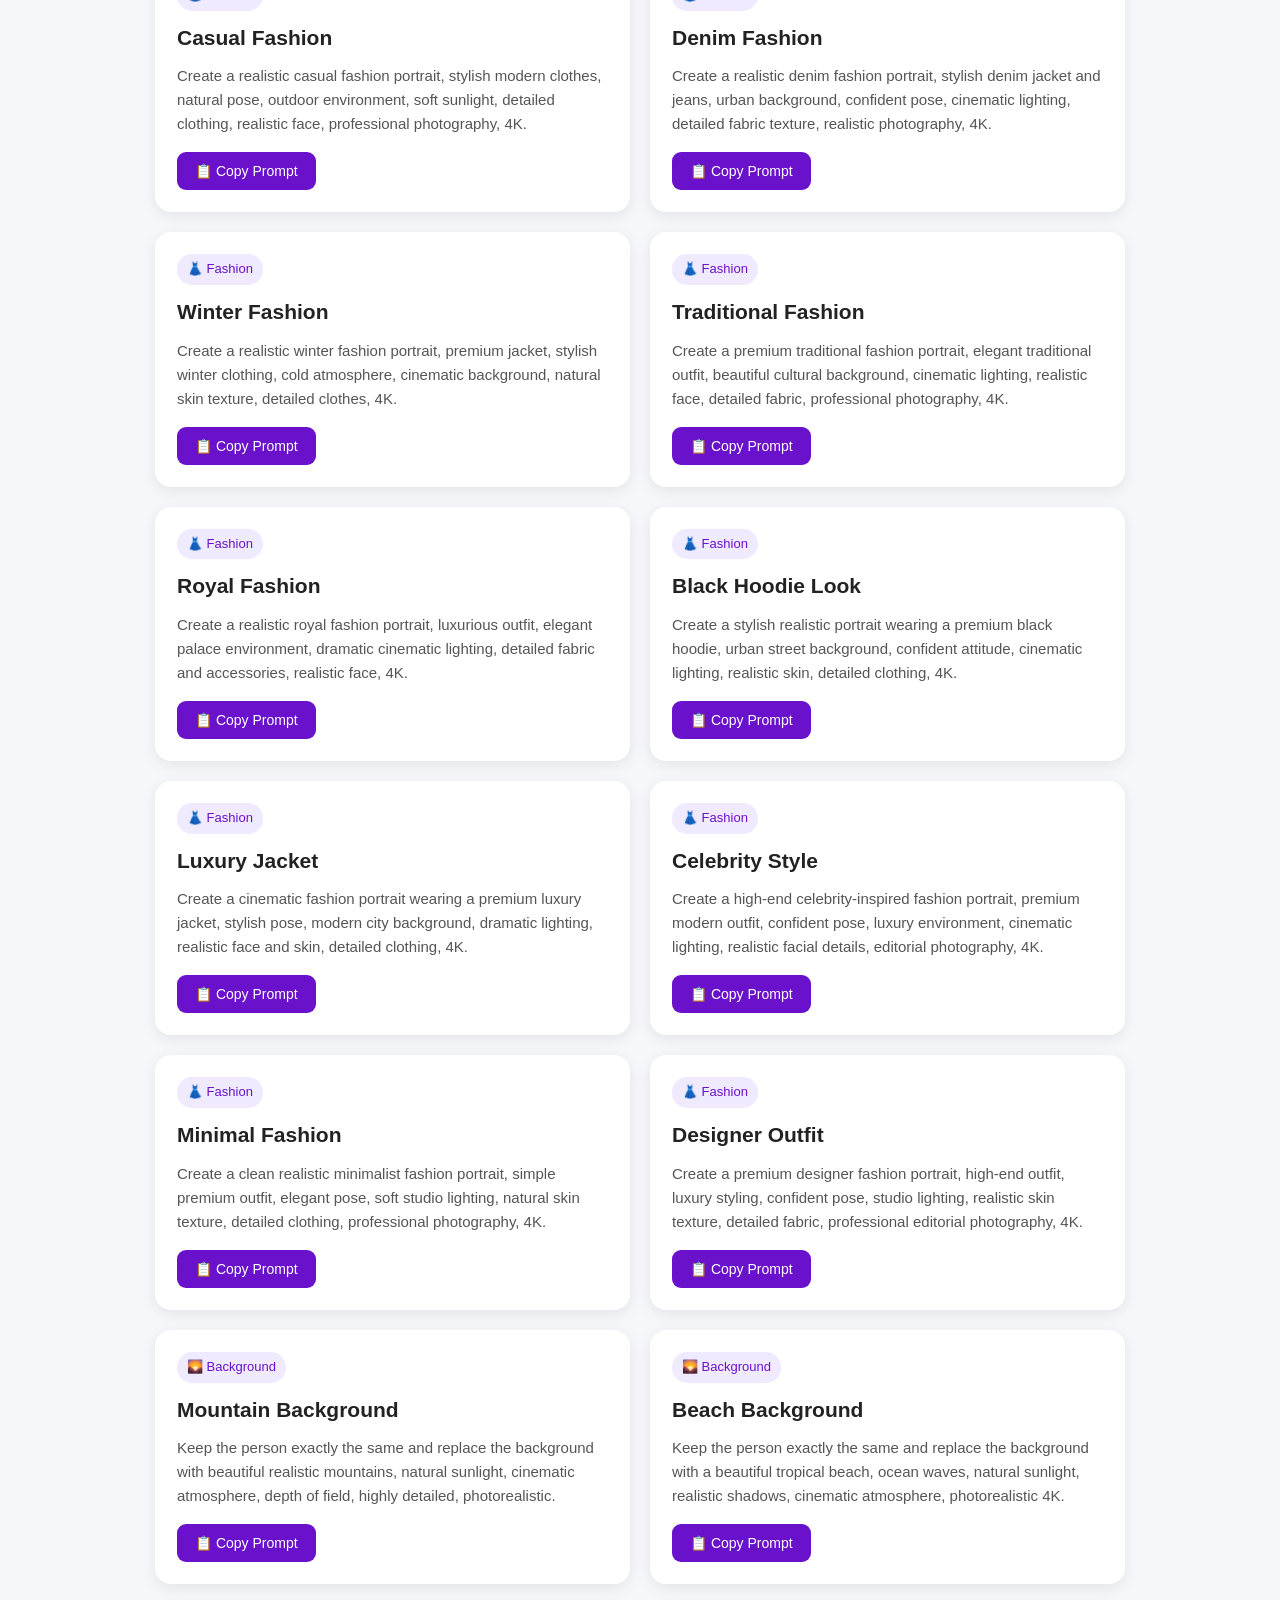
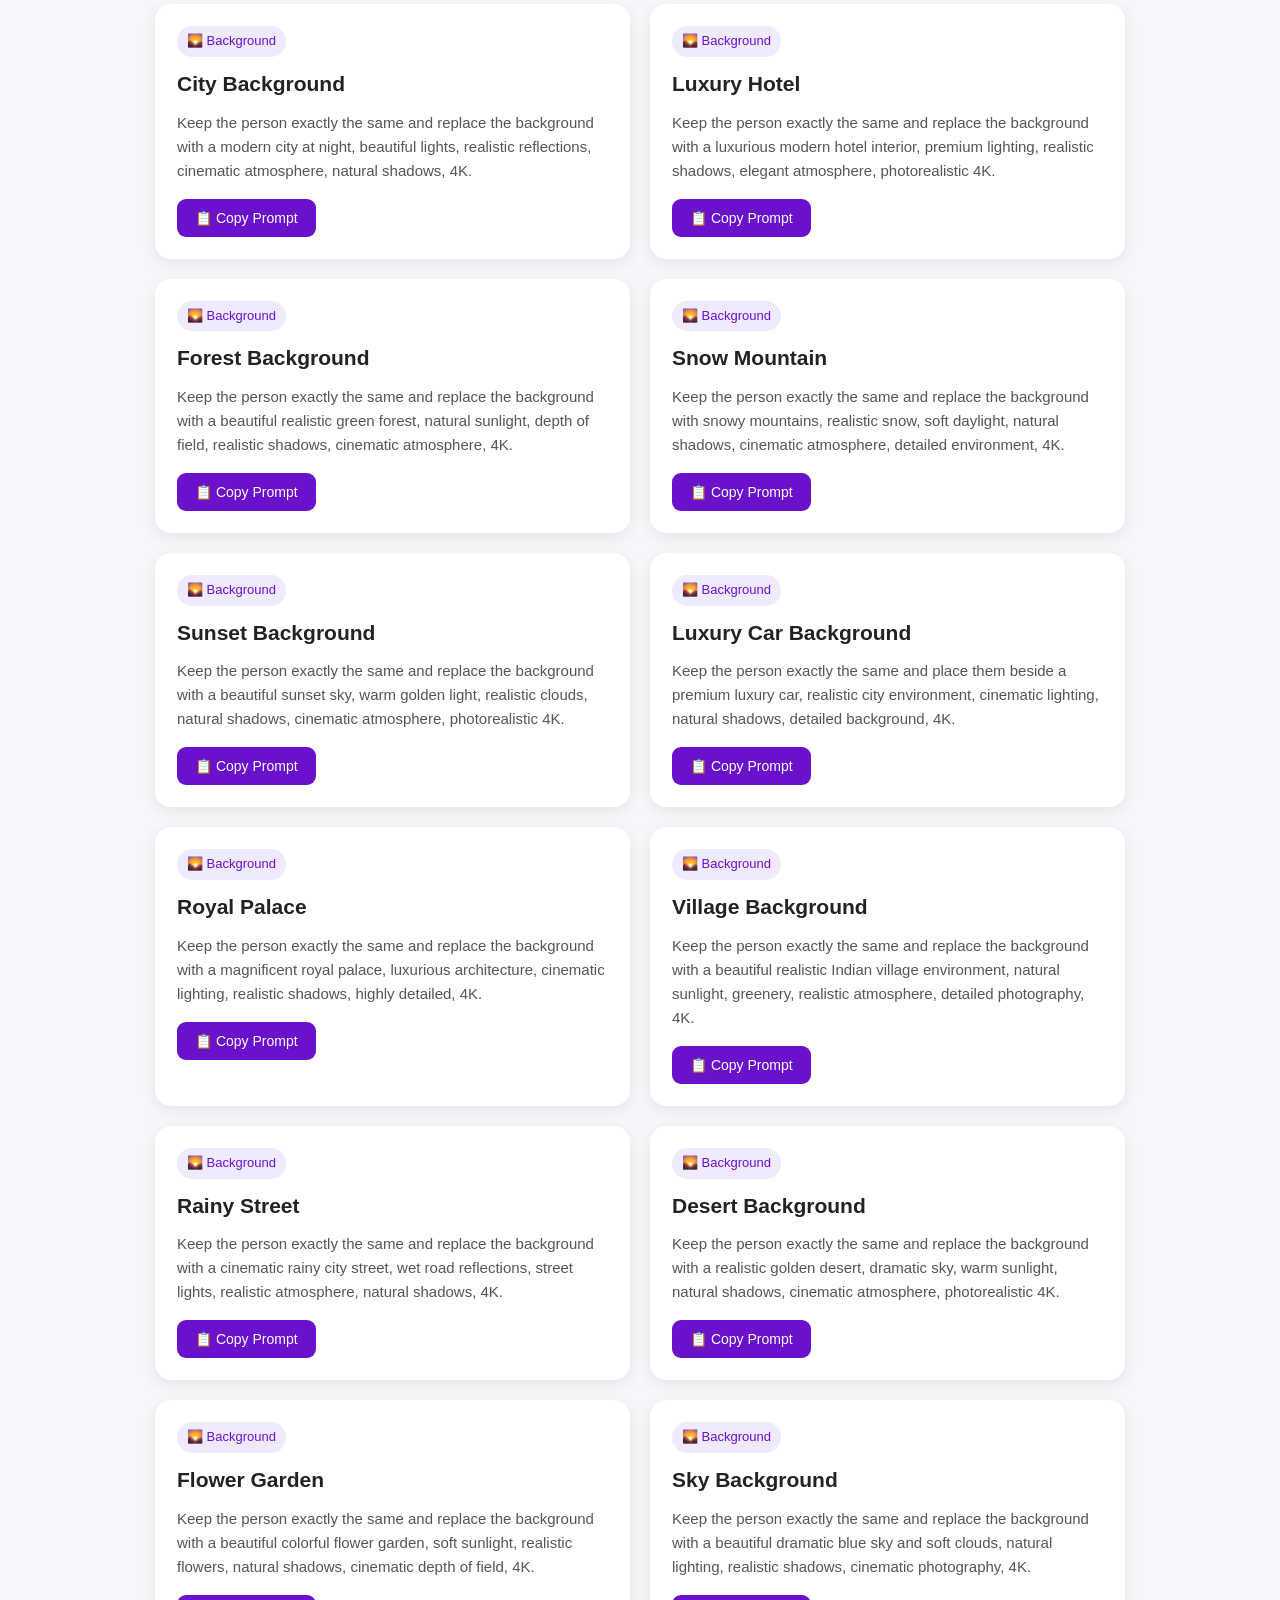
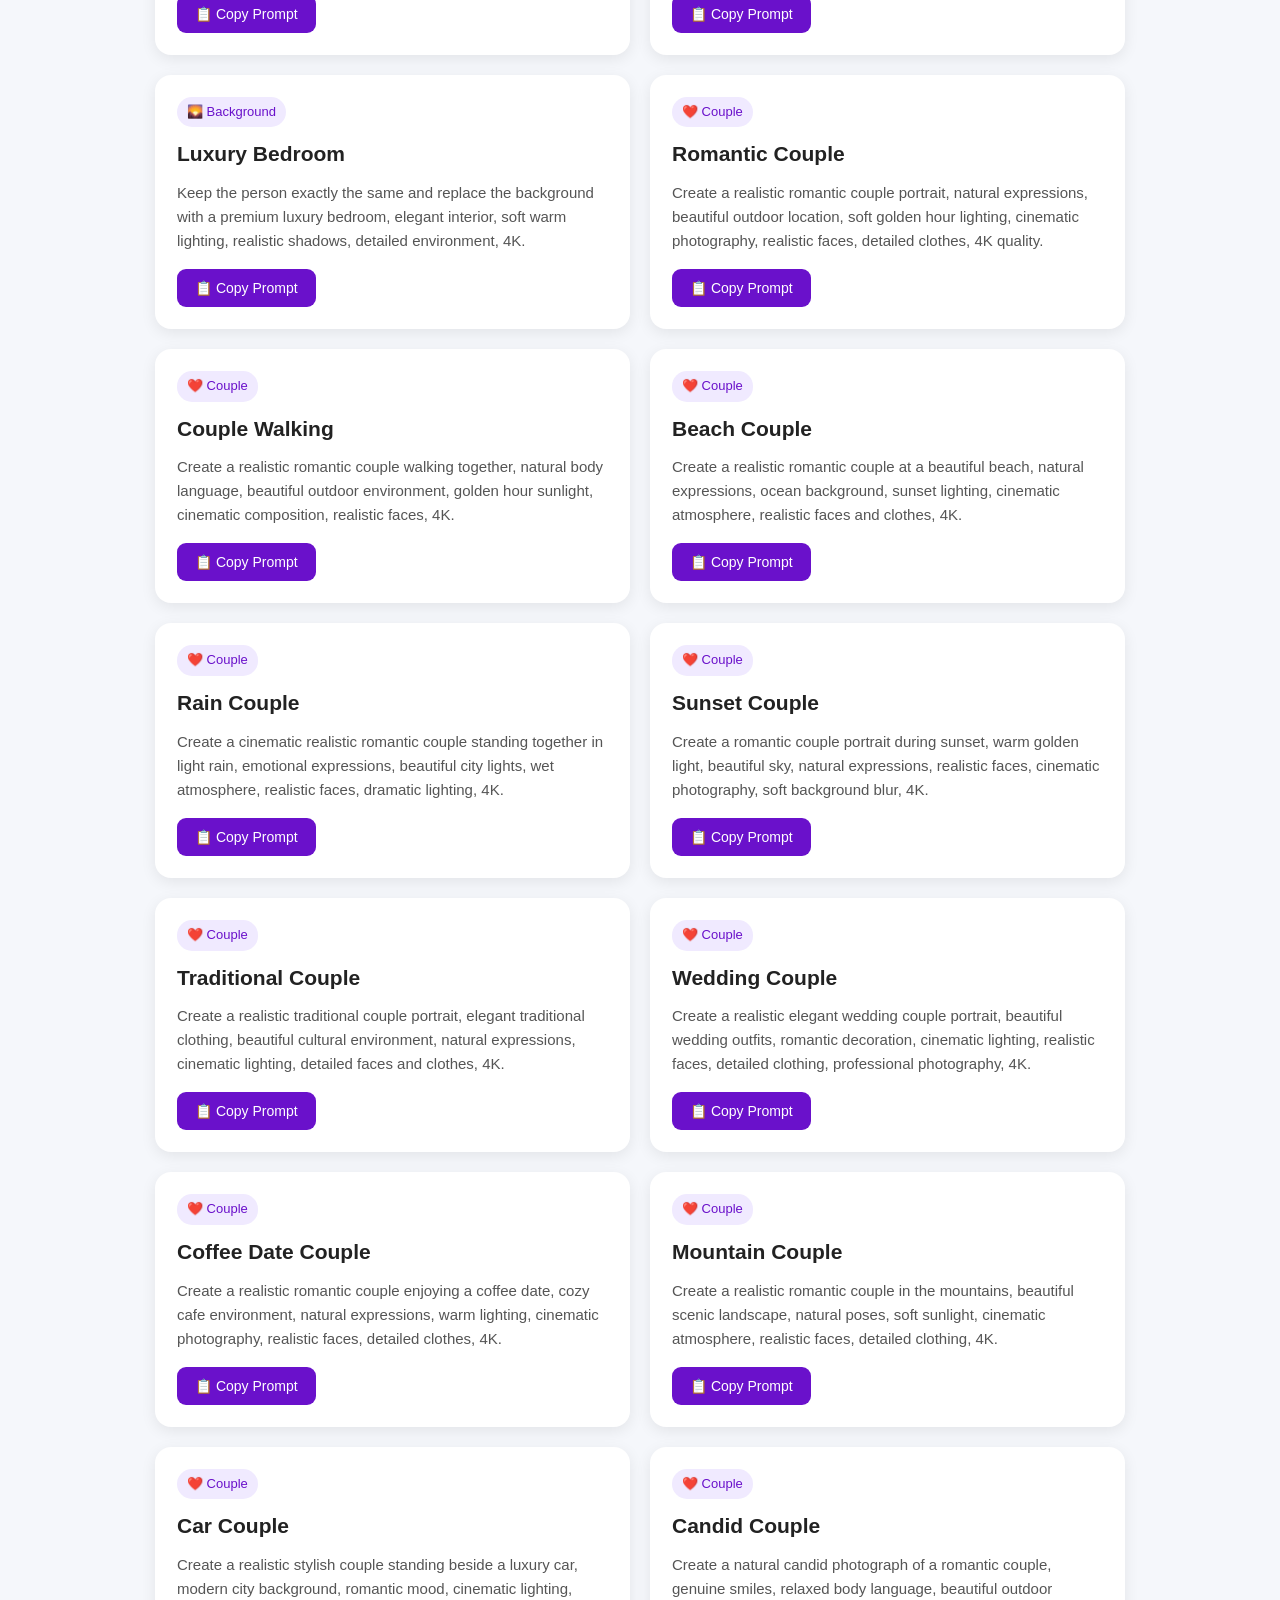
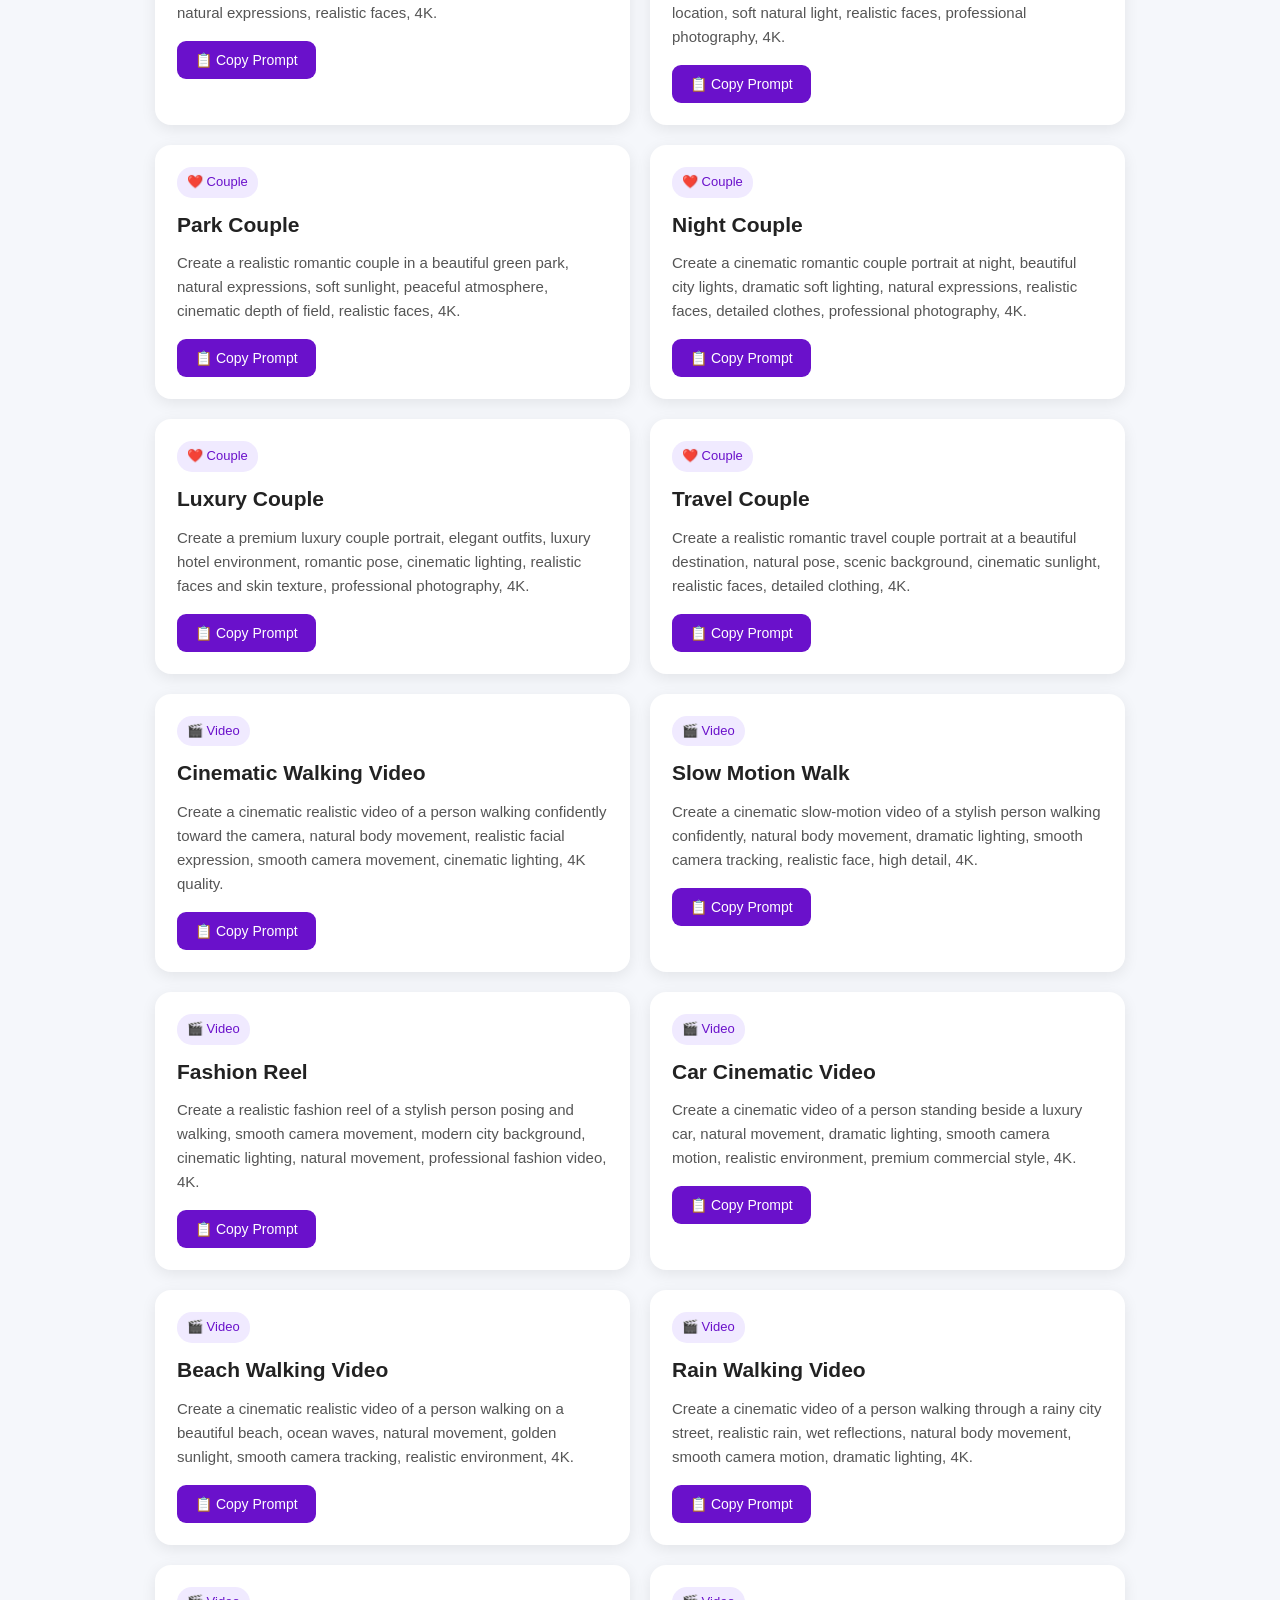
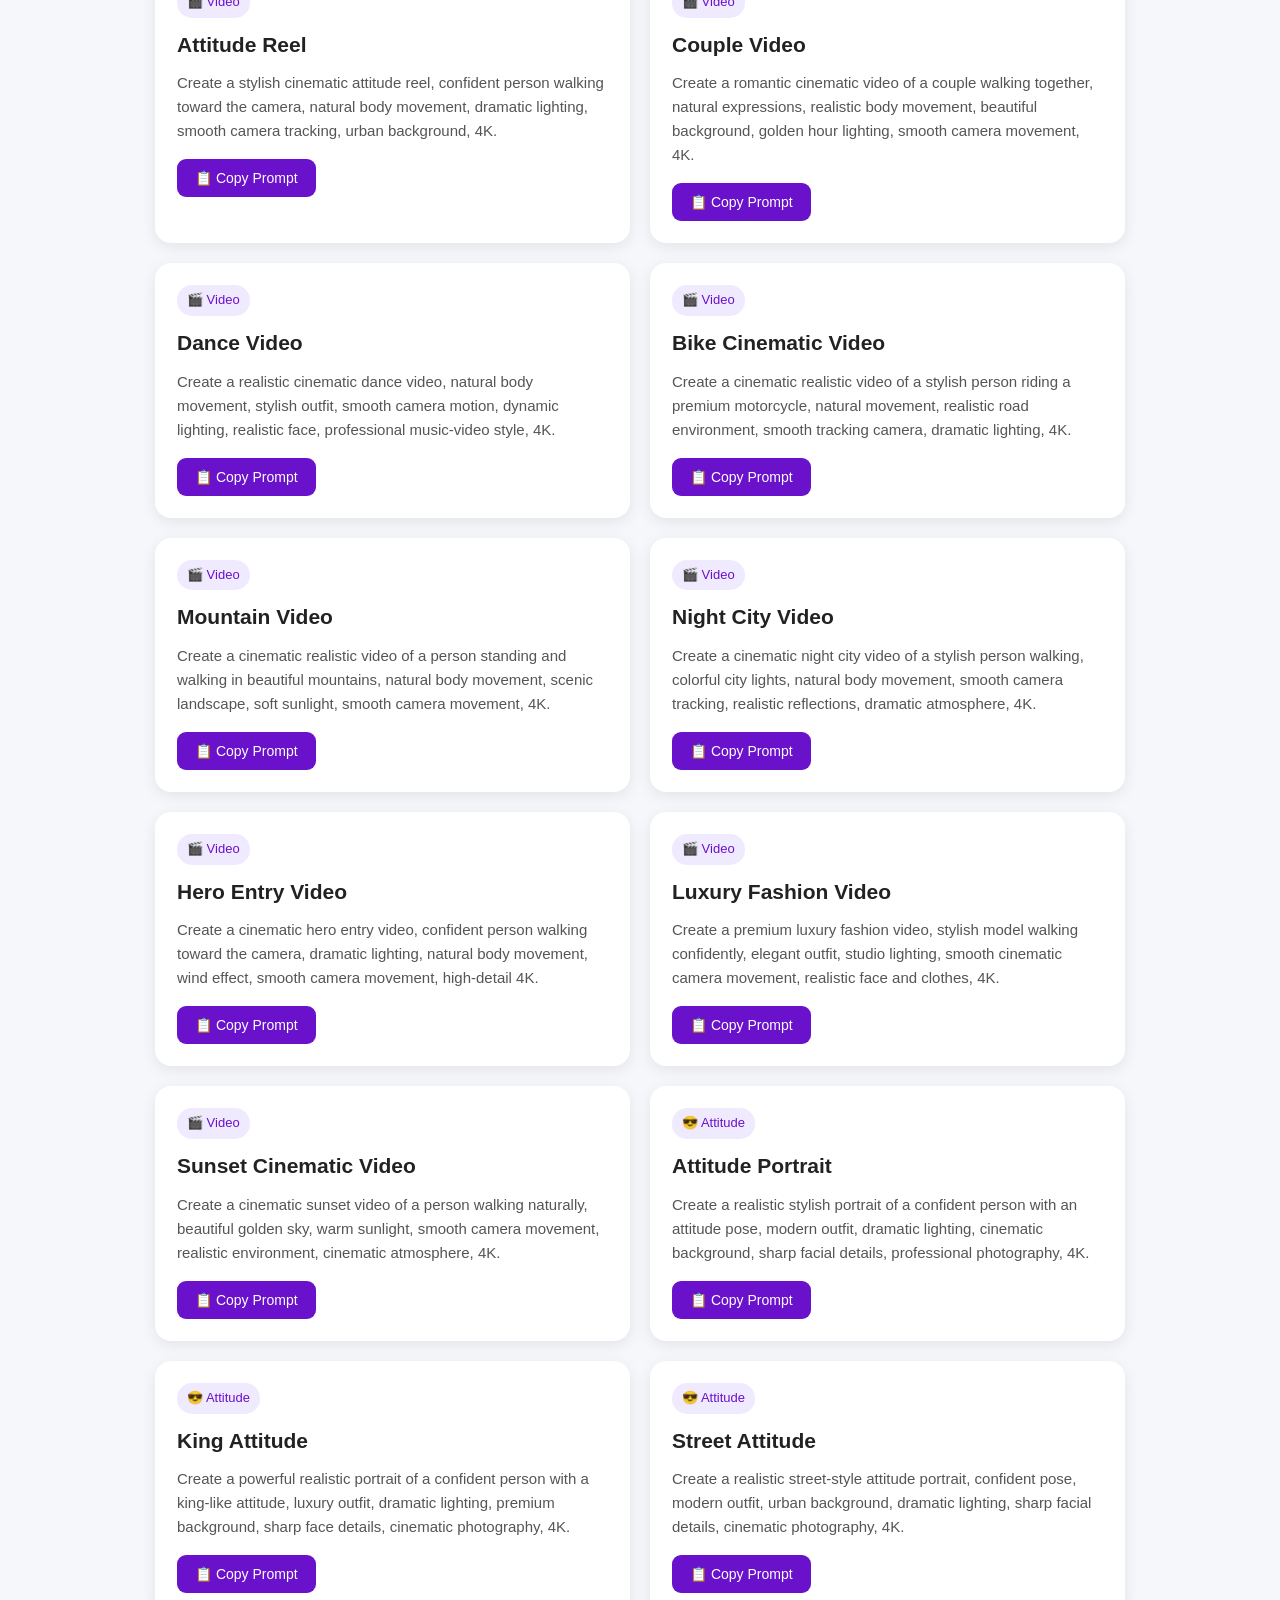
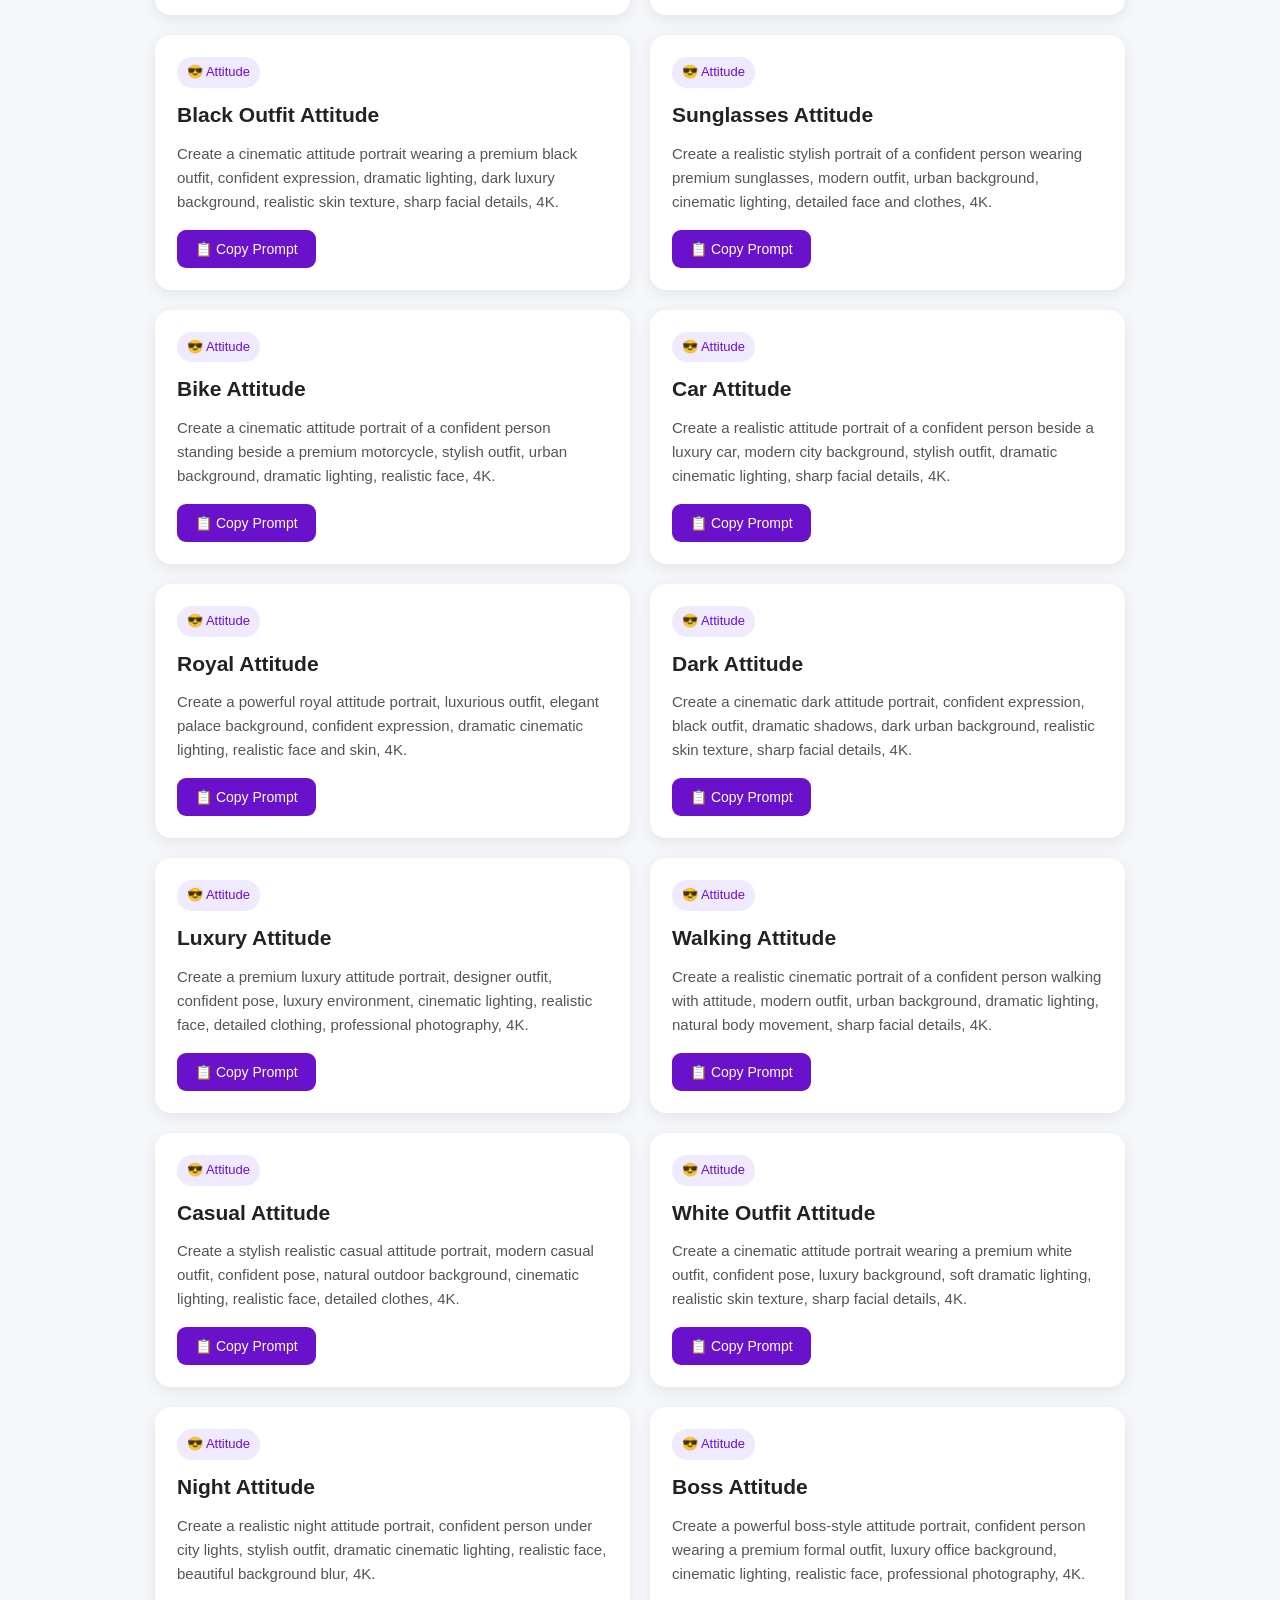
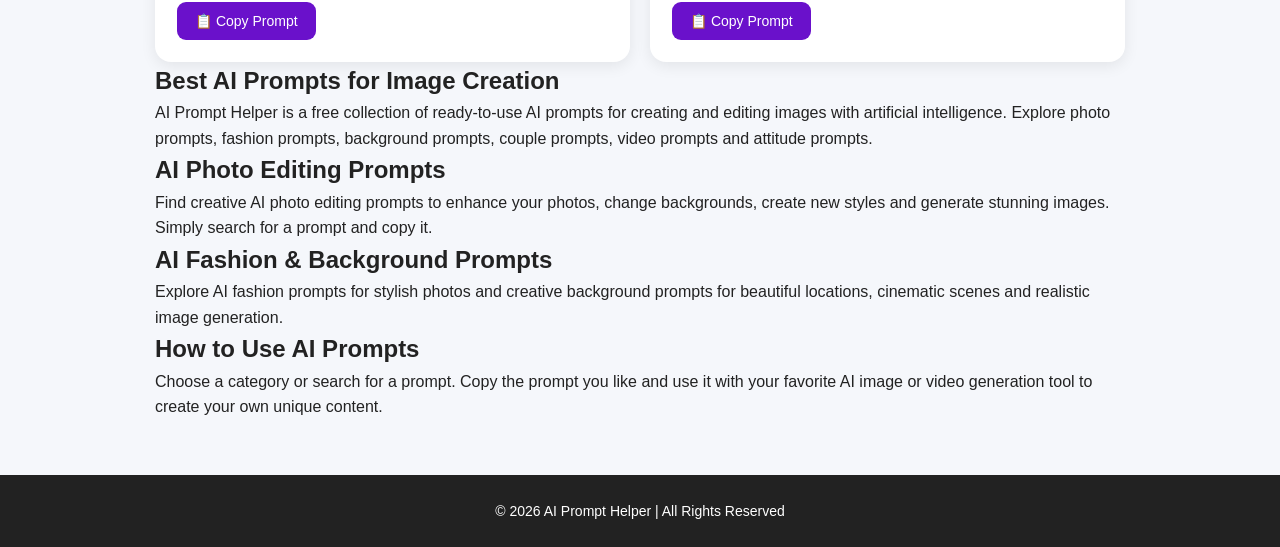
==== commit c7803ba9: "Enhance SEO and accessibility in index.html" ====
--- a/index.html
+++ b/index.html
@@ -5,6 +5,8 @@
   <meta name="viewport" content="width=device-width, initial-scale=1.0">
 
   <title>AI Prompt Helper – Best AI Photo, Fashion & Video Prompts</title>
+
+  <link rel="icon" type="image/png" href="favicon.png">
 
   <meta name="description" content="AI Prompt Helper offers ready-to-copy AI prompts for photo editing, fashion, backgrounds, couples, videos and attitude images. Find the perfect AI prompt and create amazing images.">
 
@@ -14,6 +16,7 @@
 
   <link rel="canonical" href="https://subi85khan.github.io/AI-Prompt-Helper/">
 
+  <!-- Open Graph -->
   <meta property="og:title" content="AI Prompt Helper – Best AI Prompts">
   <meta property="og:description" content="Find and copy ready-to-use AI prompts for photos, fashion, backgrounds, couples, videos and more.">
   <meta property="og:url" content="https://subi85khan.github.io/AI-Prompt-Helper/">
@@ -26,26 +29,99 @@
 
 <header>
   <h1>✨ AI Prompt Helper</h1>
+
   <p>Best AI Prompts — Copy & Create</p>
+
+  <p>
+    Discover ready-to-copy AI prompts for photo editing,
+    AI fashion, backgrounds, couple photos, videos and attitude images.
+    Find a prompt, copy it and create amazing AI images.
+  </p>
 </header>
 
 <main>
 
   <div class="search-box">
-    <input type="text" id="searchInput" placeholder="🔎 Search prompts...">
+    <input
+      type="text"
+      id="searchInput"
+      placeholder="🔎 Search AI prompts..."
+      aria-label="Search AI prompts"
+    >
   </div>
 
   <div class="categories">
-    <button onclick="filterPrompts('All')">All</button>
-    <button onclick="filterPrompts('Photo')">📸 Photo</button>
-    <button onclick="filterPrompts('Fashion')">👗 Fashion</button>
-    <button onclick="filterPrompts('Background')">🌄 Background</button>
-    <button onclick="filterPrompts('Couple')">❤️ Couple</button>
-    <button onclick="filterPrompts('Video')">🎬 Video</button>
-    <button onclick="filterPrompts('Attitude')">😎 Attitude</button>
+
+    <button onclick="filterPrompts('All')">
+      All
+    </button>
+
+    <button onclick="filterPrompts('Photo')">
+      📸 Photo
+    </button>
+
+    <button onclick="filterPrompts('Fashion')">
+      👗 Fashion
+    </button>
+
+    <button onclick="filterPrompts('Background')">
+      🌄 Background
+    </button>
+
+    <button onclick="filterPrompts('Couple')">
+      ❤️ Couple
+    </button>
+
+    <button onclick="filterPrompts('Video')">
+      🎬 Video
+    </button>
+
+    <button onclick="filterPrompts('Attitude')">
+      😎 Attitude
+    </button>
+
   </div>
 
   <section id="promptContainer"></section>
+
+  <!-- SEO Content -->
+
+  <section class="seo-content">
+
+    <h2>Best AI Prompts for Image Creation</h2>
+
+    <p>
+      AI Prompt Helper is a free collection of ready-to-use AI prompts
+      for creating and editing images with artificial intelligence.
+      Explore photo prompts, fashion prompts, background prompts,
+      couple prompts, video prompts and attitude prompts.
+    </p>
+
+    <h2>AI Photo Editing Prompts</h2>
+
+    <p>
+      Find creative AI photo editing prompts to enhance your photos,
+      change backgrounds, create new styles and generate stunning images.
+      Simply search for a prompt and copy it.
+    </p>
+
+    <h2>AI Fashion & Background Prompts</h2>
+
+    <p>
+      Explore AI fashion prompts for stylish photos and creative
+      background prompts for beautiful locations, cinematic scenes
+      and realistic image generation.
+    </p>
+
+    <h2>How to Use AI Prompts</h2>
+
+    <p>
+      Choose a category or search for a prompt. Copy the prompt
+      you like and use it with your favorite AI image or video
+      generation tool to create your own unique content.
+    </p>
+
+  </section>
 
 </main>
 
